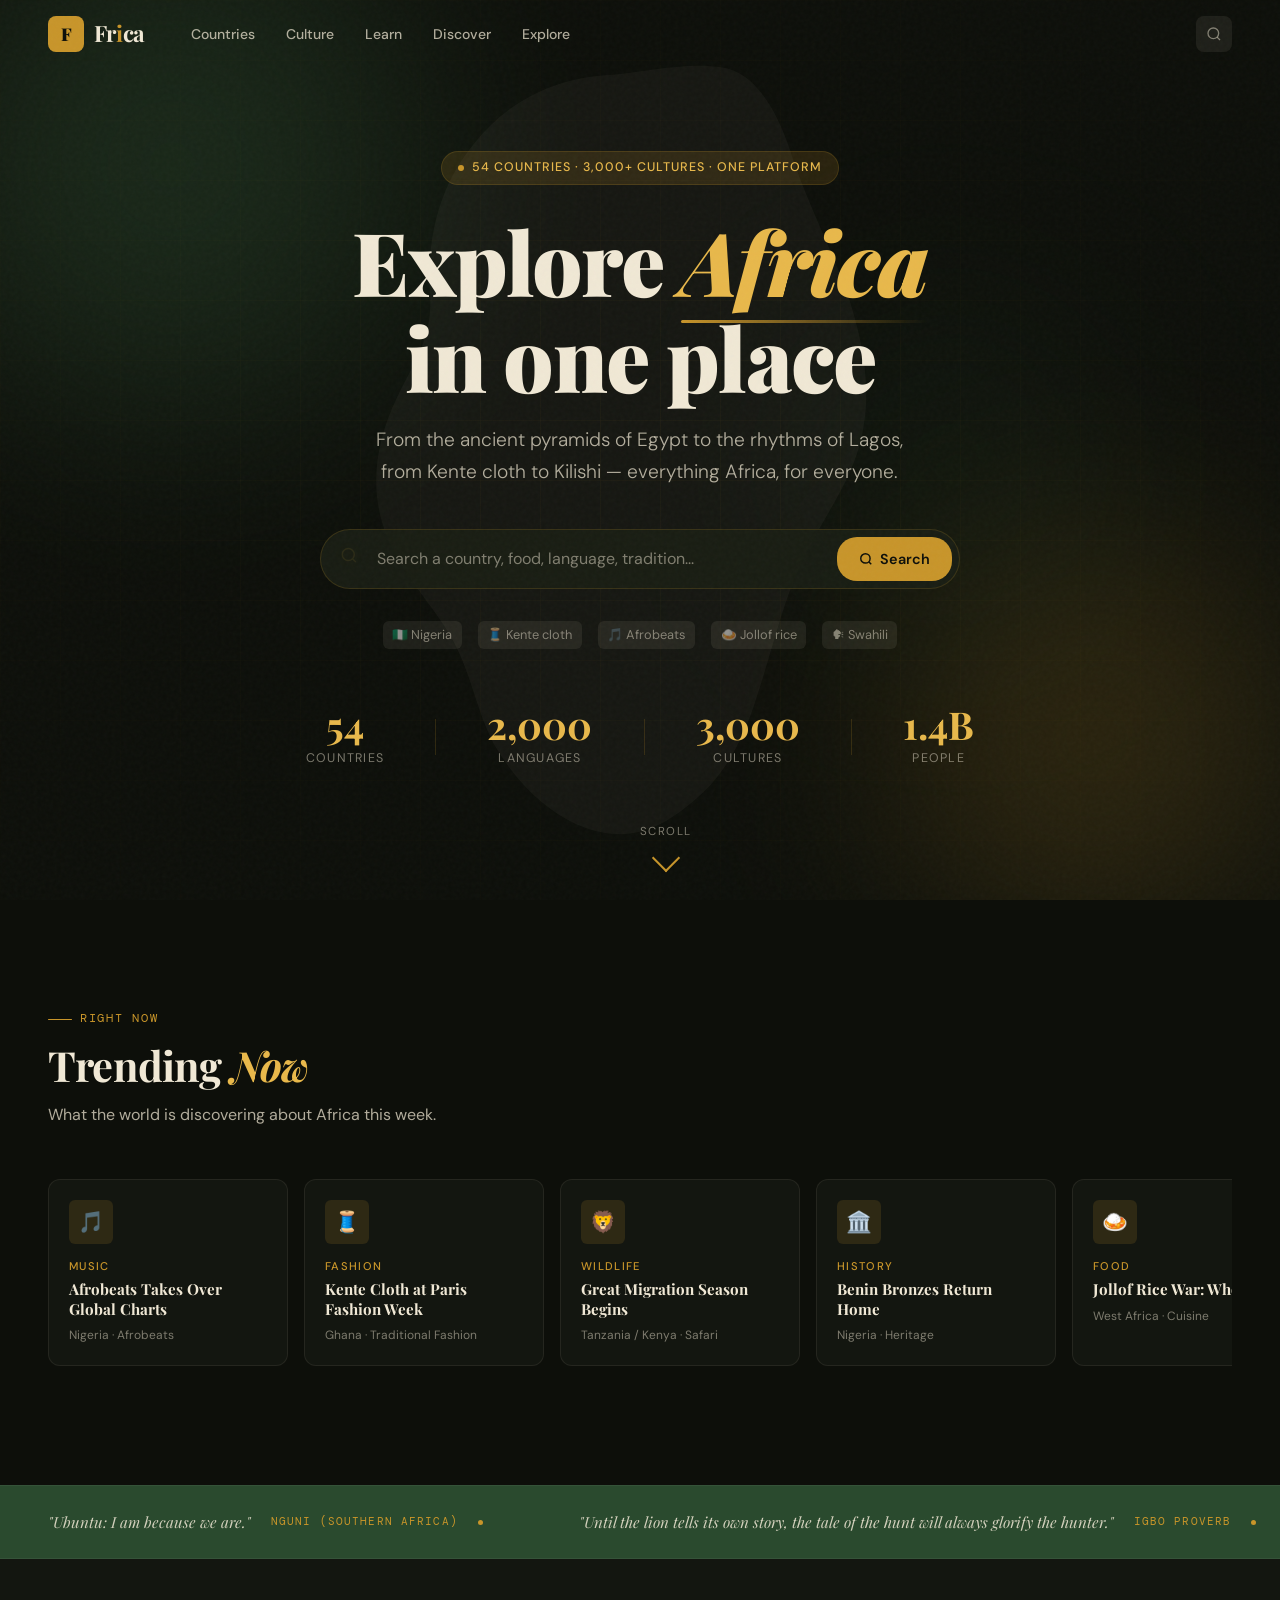
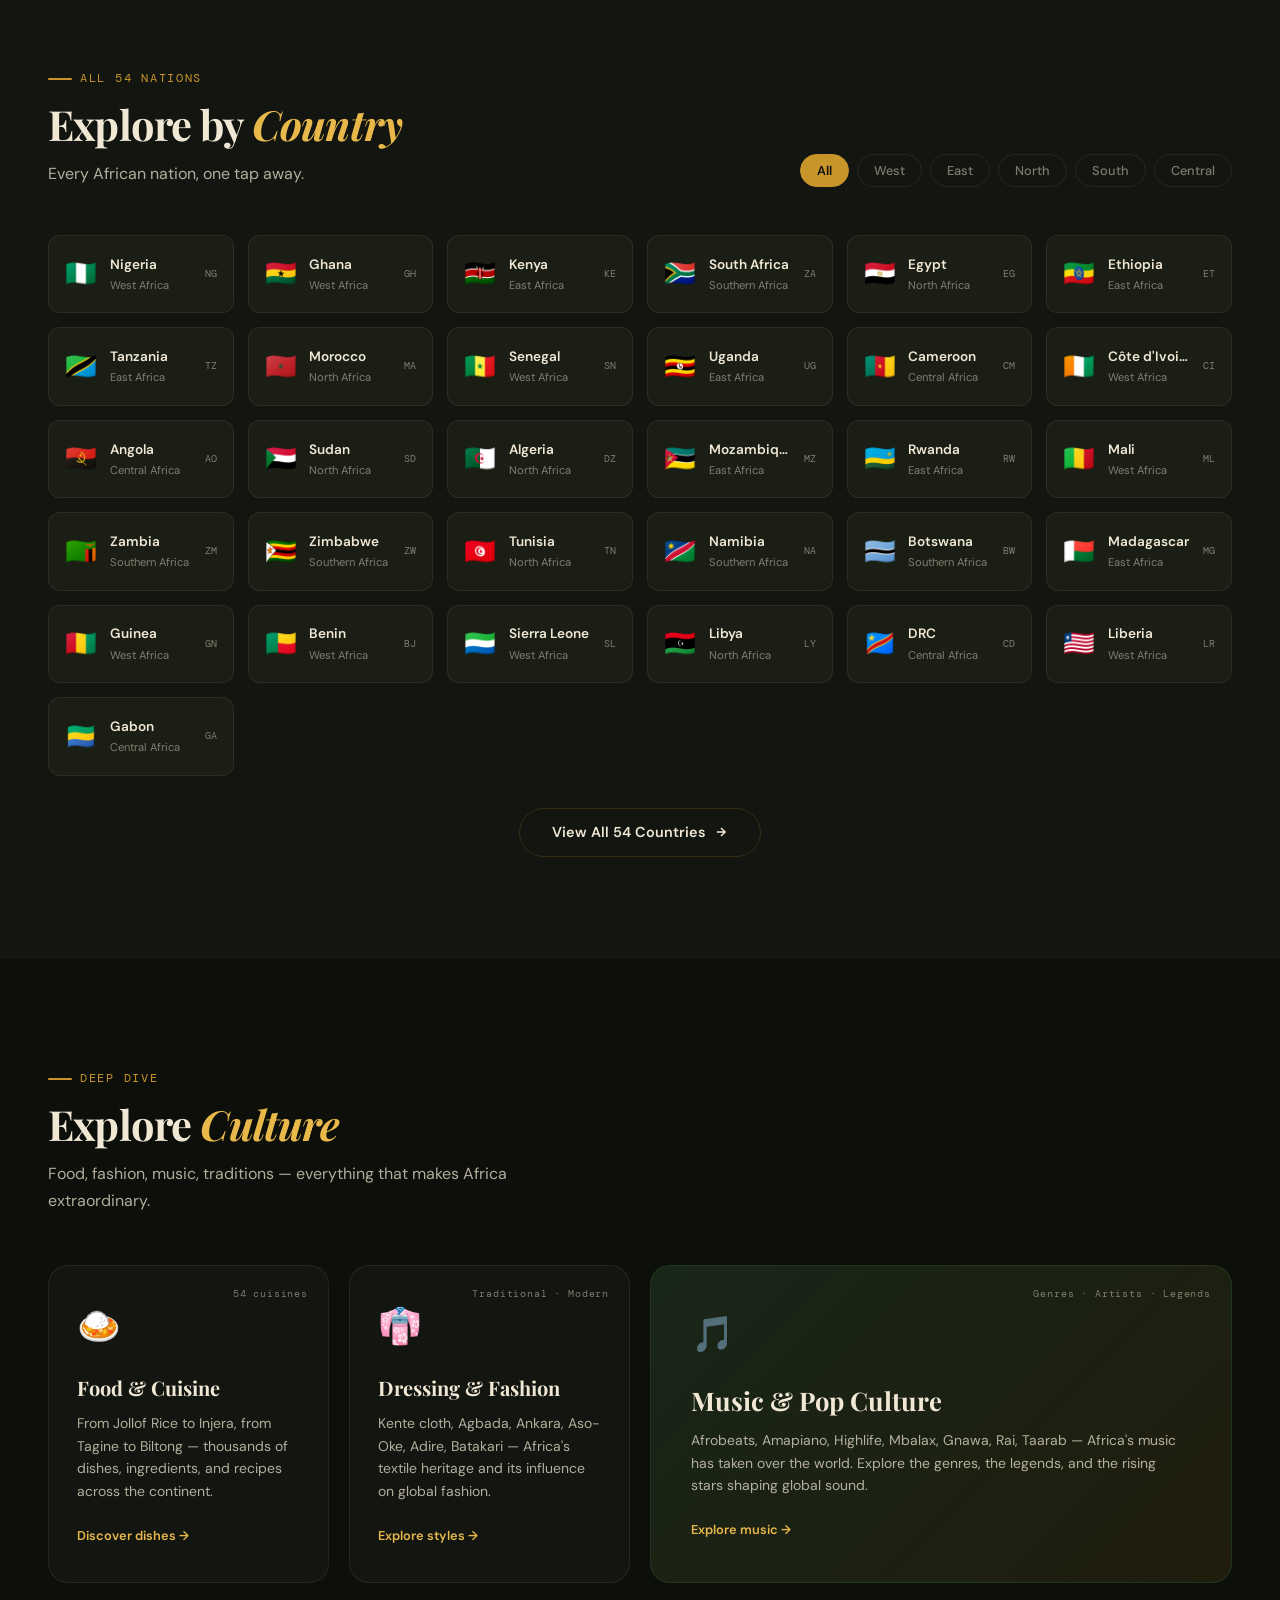
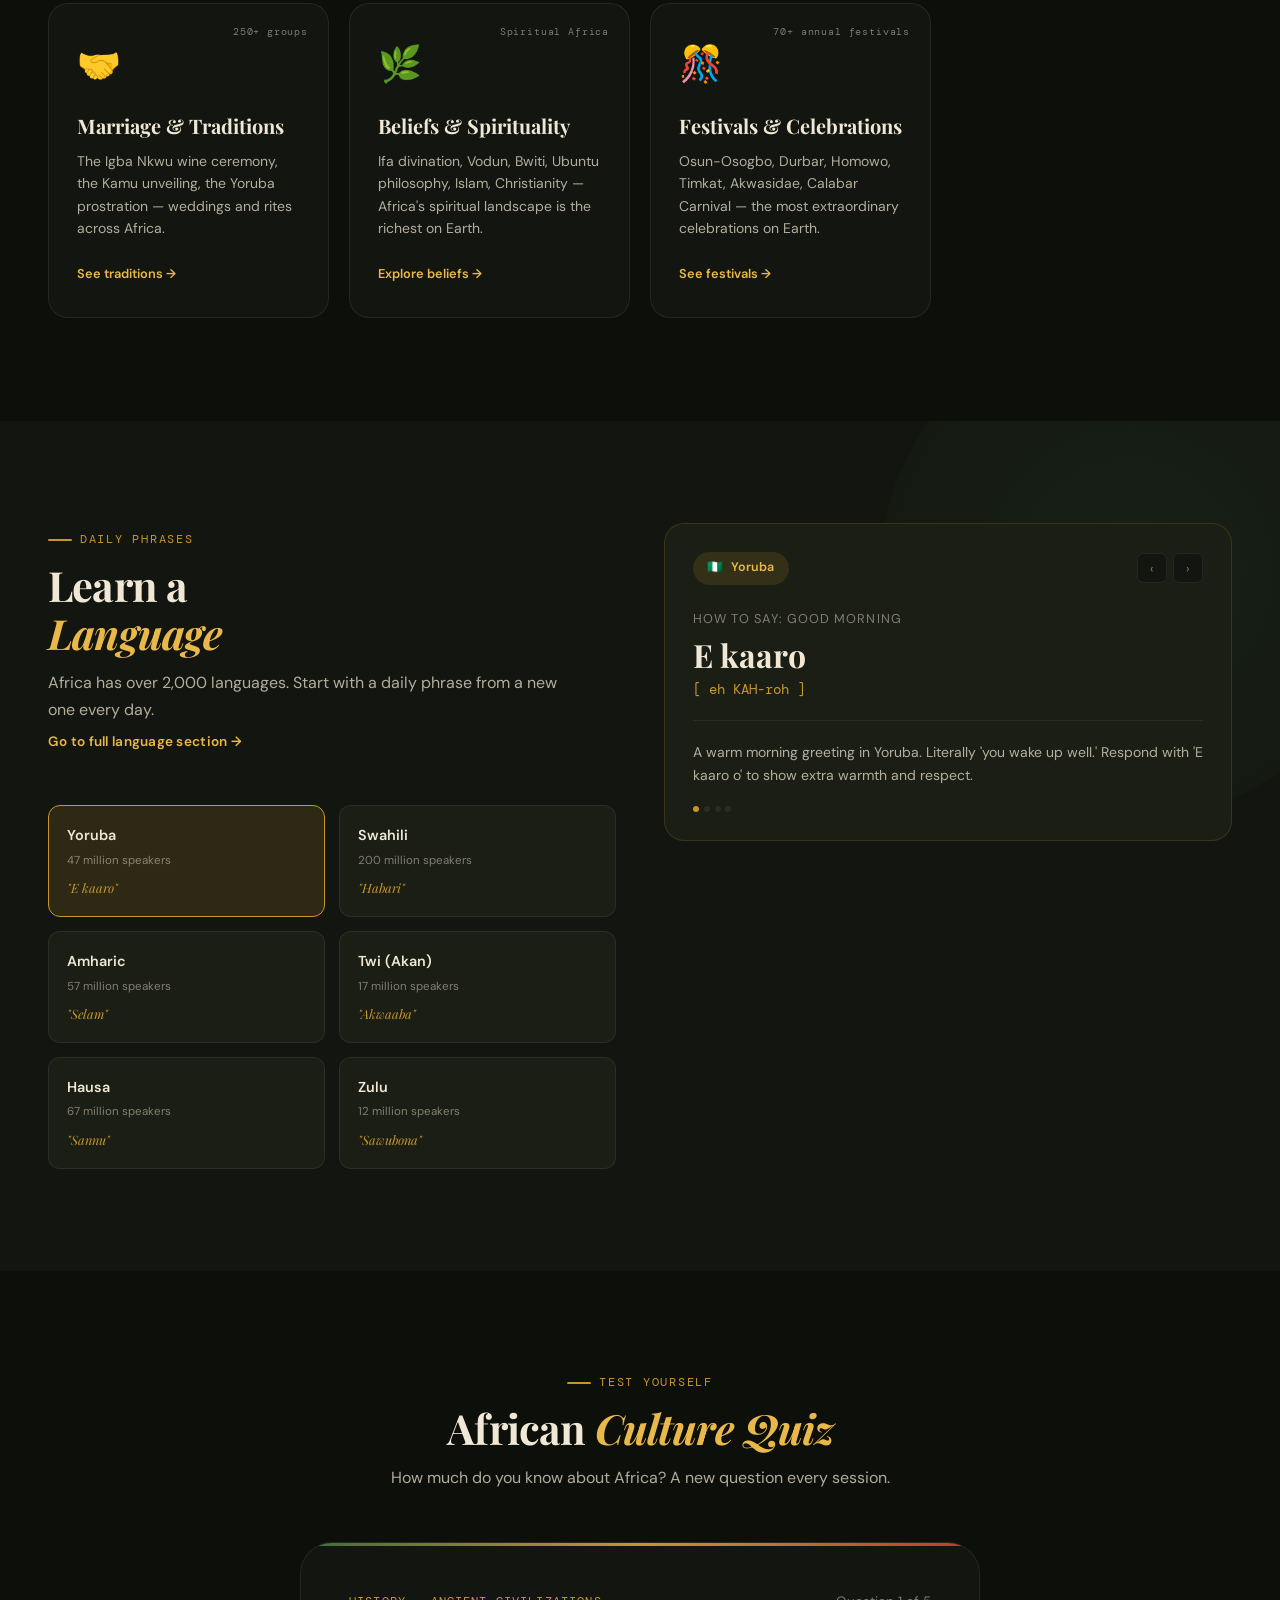
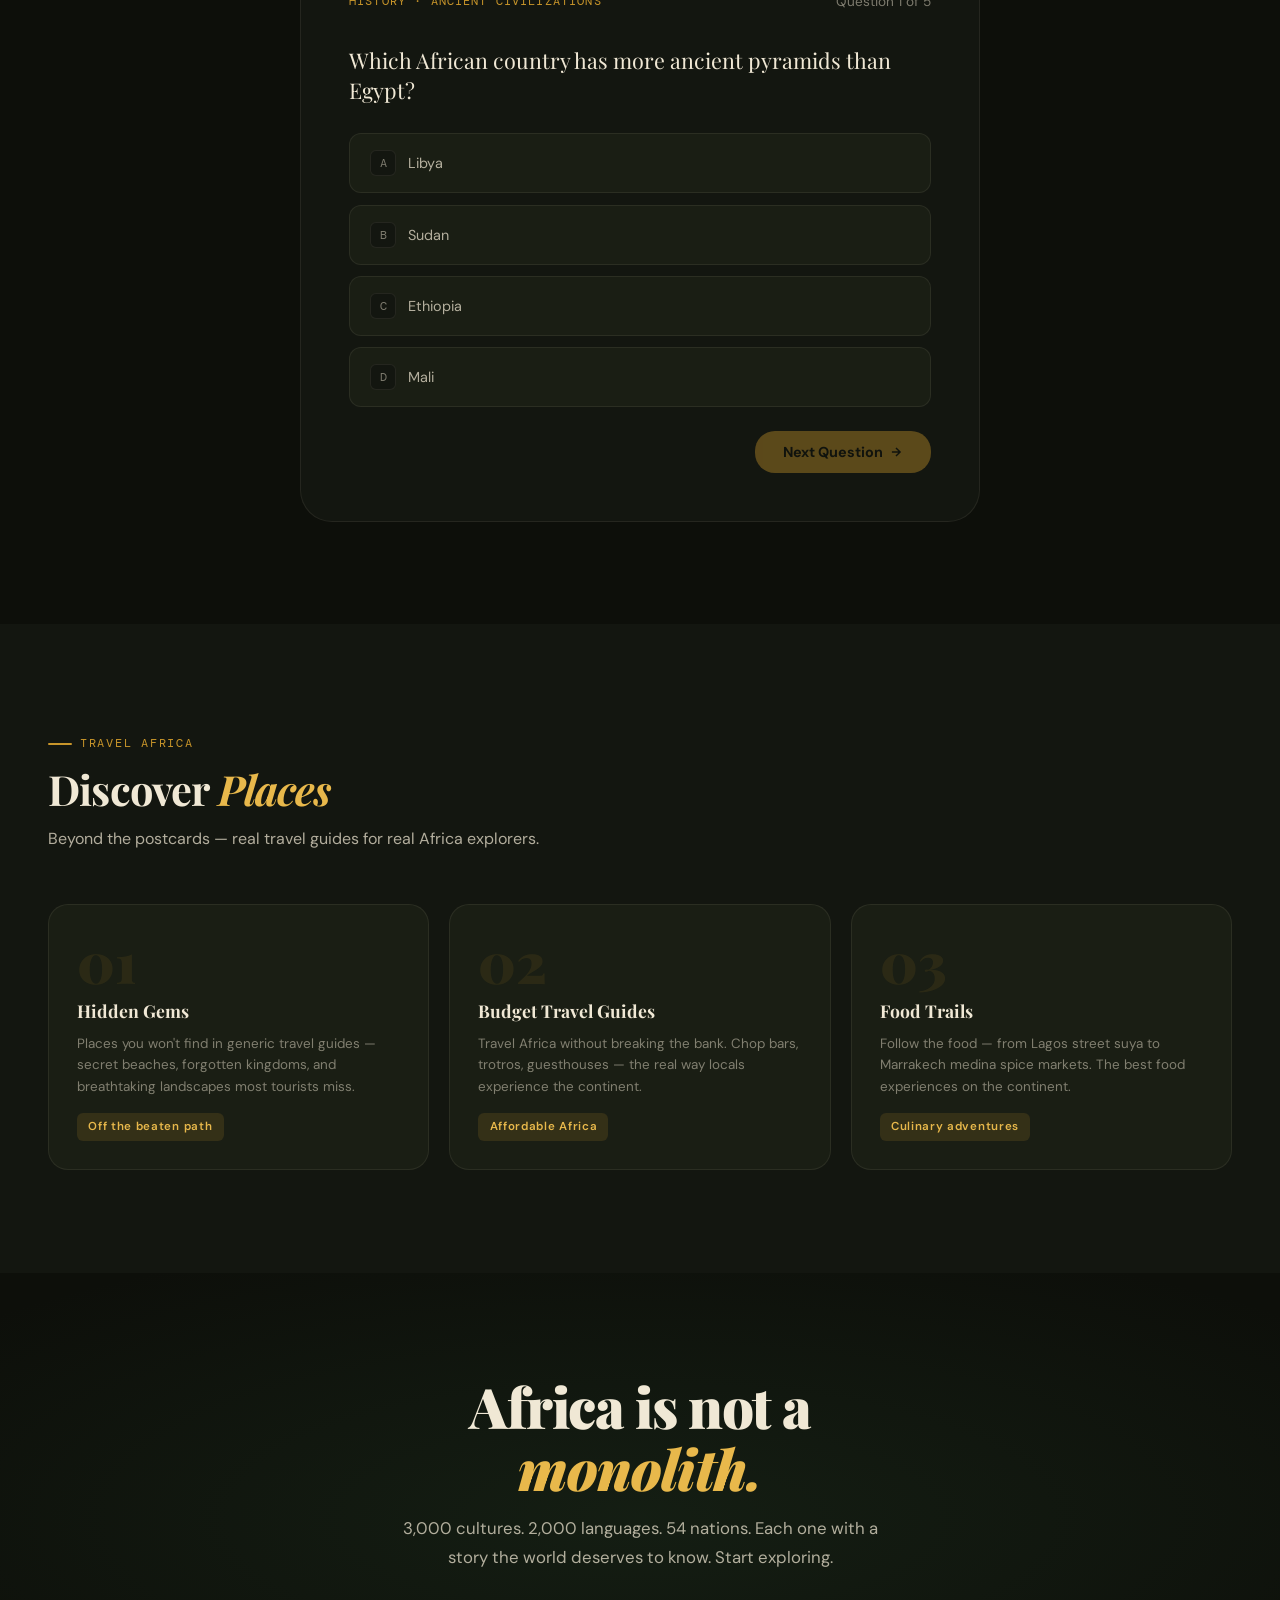
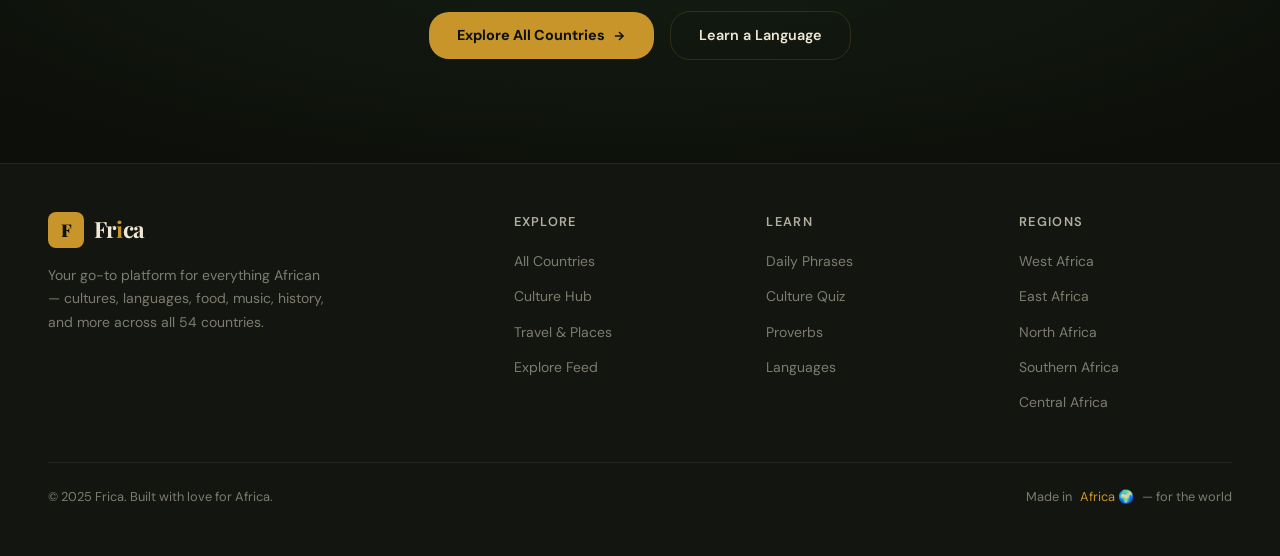
==== index.html @ 3b661be1 "Add files via upload" ====
<!DOCTYPE html>
<html lang="en">
<head>
  <meta charset="UTF-8" />
  <meta name="viewport" content="width=device-width, initial-scale=1.0" />
  <title>Frica — Explore Africa in One Place</title>
  <meta name="description" content="Frica is your gateway to everything African — cultures, languages, food, music, history, and more across all 54 countries." />

  <!-- Fonts -->
  <link rel="preconnect" href="https://fonts.googleapis.com" />
  <link rel="preconnect" href="https://fonts.gstatic.com" crossorigin />
  <link href="https://fonts.googleapis.com/css2?family=Playfair+Display:ital,wght@0,700;0,900;1,700&family=DM+Sans:wght@300;400;500;600&family=DM+Mono:wght@400;500&display=swap" rel="stylesheet" />

  <style>
    /* ============================================================
       CSS VARIABLES & RESET
    ============================================================ */
    :root {
      --bg:         #0d0f0a;
      --bg-card:    #131610;
      --bg-raise:   #1a1e14;
      --gold:       #c8952a;
      --gold-light: #e8b84b;
      --gold-dim:   rgba(200,149,42,0.15);
      --green:      #2a4a2e;
      --green-mid:  #3d6b43;
      --cream:      #f0e8d5;
      --cream-dim:  rgba(240,232,213,0.55);
      --text:       #e8e0cc;
      --text-muted: rgba(232,224,204,0.5);
      --text-soft:  rgba(232,224,204,0.75);
      --border:     rgba(200,149,42,0.18);
      --border-dim: rgba(232,224,204,0.08);
      --red-accent: #c0392b;
      --radius-sm:  6px;
      --radius-md:  12px;
      --radius-lg:  20px;
      --radius-xl:  32px;
      --nav-h:      68px;
      --transition: 0.3s cubic-bezier(0.4,0,0.2,1);
    }

    *, *::before, *::after { box-sizing: border-box; margin: 0; padding: 0; }

    html { scroll-behavior: smooth; }

    body {
      background: var(--bg);
      color: var(--text);
      font-family: 'DM Sans', sans-serif;
      font-weight: 400;
      line-height: 1.6;
      overflow-x: hidden;
      -webkit-font-smoothing: antialiased;
    }

    a { color: inherit; text-decoration: none; }
    button { cursor: pointer; border: none; background: none; font-family: inherit; }
    ul { list-style: none; }
    img { display: block; max-width: 100%; }

    /* ============================================================
       SCROLLBAR
    ============================================================ */
    ::-webkit-scrollbar { width: 6px; }
    ::-webkit-scrollbar-track { background: var(--bg); }
    ::-webkit-scrollbar-thumb { background: var(--gold); border-radius: 3px; }

    /* ============================================================
       NOISE TEXTURE OVERLAY
    ============================================================ */
    body::before {
      content: '';
      position: fixed;
      inset: 0;
      background-image: url("data:image/svg+xml,%3Csvg viewBox='0 0 256 256' xmlns='http://www.w3.org/2000/svg'%3E%3Cfilter id='noise'%3E%3CfeTurbulence type='fractalNoise' baseFrequency='0.9' numOctaves='4' stitchTiles='stitch'/%3E%3C/filter%3E%3Crect width='100%25' height='100%25' filter='url(%23noise)' opacity='1'/%3E%3C/svg%3E");
      opacity: 0.03;
      pointer-events: none;
      z-index: 9999;
    }

    /* ============================================================
       NAVIGATION
    ============================================================ */
    .nav {
      position: fixed;
      top: 0; left: 0; right: 0;
      height: var(--nav-h);
      z-index: 1000;
      display: flex;
      align-items: center;
      padding: 0 clamp(1.25rem, 4vw, 3rem);
      transition: background var(--transition), border-color var(--transition);
    }

    .nav.scrolled {
      background: rgba(13,15,10,0.92);
      backdrop-filter: blur(20px);
      -webkit-backdrop-filter: blur(20px);
      border-bottom: 1px solid var(--border);
    }

    .nav-inner {
      width: 100%;
      max-width: 1400px;
      margin: 0 auto;
      display: flex;
      align-items: center;
      gap: 2rem;
    }

    .logo {
      display: flex;
      align-items: center;
      gap: 0.6rem;
      flex-shrink: 0;
    }

    .logo-mark {
      width: 36px;
      height: 36px;
      background: var(--gold);
      border-radius: 8px;
      display: grid;
      place-items: center;
      font-family: 'Playfair Display', serif;
      font-weight: 900;
      font-size: 1.1rem;
      color: #0d0f0a;
      letter-spacing: -0.5px;
    }

    .logo-text {
      font-family: 'Playfair Display', serif;
      font-weight: 700;
      font-size: 1.4rem;
      color: var(--cream);
      letter-spacing: -0.3px;
    }

    .logo-text span {
      color: var(--gold);
    }

    /* Desktop Nav Links */
    .nav-links {
      display: flex;
      align-items: center;
      gap: 0.25rem;
      flex: 1;
    }

    .nav-links a {
      padding: 0.45rem 0.85rem;
      border-radius: var(--radius-sm);
      font-size: 0.875rem;
      font-weight: 500;
      color: var(--text-soft);
      transition: color var(--transition), background var(--transition);
    }

    .nav-links a:hover {
      color: var(--cream);
      background: var(--border-dim);
    }

    .nav-links a.active {
      color: var(--gold-light);
    }

    .nav-right {
      display: flex;
      align-items: center;
      gap: 0.75rem;
      margin-left: auto;
    }

    .nav-search-btn {
      width: 36px;
      height: 36px;
      border-radius: 8px;
      display: grid;
      place-items: center;
      color: var(--text-muted);
      background: var(--border-dim);
      transition: var(--transition);
    }

    .nav-search-btn:hover {
      color: var(--gold-light);
      background: var(--gold-dim);
    }

    /* Hamburger */
    .hamburger {
      display: none;
      flex-direction: column;
      gap: 5px;
      padding: 8px;
      border-radius: var(--radius-sm);
      cursor: pointer;
    }

    .hamburger span {
      display: block;
      width: 22px;
      height: 2px;
      background: var(--text-soft);
      border-radius: 2px;
      transition: var(--transition);
    }

    .hamburger.open span:nth-child(1) { transform: rotate(45deg) translate(5px, 5px); }
    .hamburger.open span:nth-child(2) { opacity: 0; transform: scaleX(0); }
    .hamburger.open span:nth-child(3) { transform: rotate(-45deg) translate(5px, -5px); }

    /* Mobile Menu */
    .mobile-menu {
      display: none;
      position: fixed;
      top: var(--nav-h);
      left: 0; right: 0;
      background: rgba(13,15,10,0.97);
      backdrop-filter: blur(24px);
      -webkit-backdrop-filter: blur(24px);
      border-bottom: 1px solid var(--border);
      z-index: 999;
      padding: 1.5rem clamp(1.25rem, 4vw, 3rem);
      flex-direction: column;
      gap: 0.5rem;
      animation: slideDown 0.25s ease;
    }

    .mobile-menu.open { display: flex; }

    .mobile-menu a {
      padding: 0.75rem 1rem;
      border-radius: var(--radius-sm);
      font-size: 1rem;
      font-weight: 500;
      color: var(--text-soft);
      transition: var(--transition);
      border-bottom: 1px solid var(--border-dim);
    }

    .mobile-menu a:last-child { border-bottom: none; }
    .mobile-menu a:hover { color: var(--cream); background: var(--border-dim); }

    @keyframes slideDown {
      from { opacity: 0; transform: translateY(-8px); }
      to   { opacity: 1; transform: translateY(0); }
    }

    /* ============================================================
       HERO SECTION
    ============================================================ */
    .hero {
      position: relative;
      min-height: 100svh;
      display: flex;
      flex-direction: column;
      align-items: center;
      justify-content: center;
      padding: calc(var(--nav-h) + 2rem) clamp(1.25rem, 4vw, 3rem) 5rem;
      overflow: hidden;
      text-align: center;
    }

    /* Animated background */
    .hero-bg {
      position: absolute;
      inset: 0;
      pointer-events: none;
    }

    .hero-orb {
      position: absolute;
      border-radius: 50%;
      filter: blur(90px);
      opacity: 0.35;
      animation: drift 12s ease-in-out infinite alternate;
    }

    .hero-orb-1 {
      width: 600px; height: 600px;
      background: radial-gradient(circle, var(--green-mid), transparent);
      top: -15%; left: -10%;
      animation-delay: 0s;
    }

    .hero-orb-2 {
      width: 500px; height: 500px;
      background: radial-gradient(circle, rgba(200,149,42,0.6), transparent);
      bottom: -10%; right: -5%;
      animation-delay: -4s;
    }

    .hero-orb-3 {
      width: 400px; height: 400px;
      background: radial-gradient(circle, rgba(42,74,46,0.5), transparent);
      top: 30%; right: 10%;
      animation-delay: -8s;
    }

    @keyframes drift {
      0%   { transform: translate(0, 0) scale(1); }
      100% { transform: translate(30px, -25px) scale(1.08); }
    }

    /* Grid lines */
    .hero-grid {
      position: absolute;
      inset: 0;
      background-image:
        linear-gradient(rgba(200,149,42,0.04) 1px, transparent 1px),
        linear-gradient(90deg, rgba(200,149,42,0.04) 1px, transparent 1px);
      background-size: 60px 60px;
      mask-image: radial-gradient(ellipse 80% 80% at 50% 50%, black, transparent);
    }

    /* Africa silhouette watermark */
    .hero-africa {
      position: absolute;
      inset: 0;
      display: flex;
      align-items: center;
      justify-content: center;
      pointer-events: none;
      opacity: 0.04;
    }

    .hero-africa svg {
      width: min(70vw, 600px);
      height: auto;
    }

    .hero-content {
      position: relative;
      z-index: 2;
      max-width: 860px;
    }

    .hero-badge {
      display: inline-flex;
      align-items: center;
      gap: 0.5rem;
      padding: 0.4rem 1rem;
      background: var(--gold-dim);
      border: 1px solid var(--border);
      border-radius: 999px;
      font-size: 0.78rem;
      font-weight: 500;
      color: var(--gold-light);
      letter-spacing: 0.08em;
      text-transform: uppercase;
      margin-bottom: 1.75rem;
      animation: fadeUp 0.7s ease both;
    }

    .hero-badge-dot {
      width: 6px; height: 6px;
      background: var(--gold);
      border-radius: 50%;
      animation: pulse 2s ease infinite;
    }

    @keyframes pulse {
      0%, 100% { opacity: 1; transform: scale(1); }
      50%       { opacity: 0.5; transform: scale(0.75); }
    }

    .hero-title {
      font-family: 'Playfair Display', serif;
      font-weight: 900;
      font-size: clamp(2.6rem, 7vw, 5.5rem);
      line-height: 1.08;
      letter-spacing: -0.02em;
      color: var(--cream);
      margin-bottom: 1.25rem;
      animation: fadeUp 0.7s 0.1s ease both;
    }

    .hero-title em {
      font-style: italic;
      color: var(--gold-light);
      position: relative;
    }

    .hero-title em::after {
      content: '';
      position: absolute;
      bottom: -4px;
      left: 0; right: 0;
      height: 3px;
      background: linear-gradient(90deg, var(--gold), transparent);
      border-radius: 2px;
    }

    .hero-subtitle {
      font-size: clamp(1rem, 2.5vw, 1.2rem);
      color: var(--text-soft);
      font-weight: 300;
      max-width: 560px;
      margin: 0 auto 2.5rem;
      line-height: 1.7;
      animation: fadeUp 0.7s 0.2s ease both;
    }

    /* Search Bar */
    .hero-search {
      position: relative;
      max-width: 640px;
      margin: 0 auto 2rem;
      animation: fadeUp 0.7s 0.3s ease both;
    }

    .hero-search-icon {
      position: absolute;
      left: 1.25rem;
      top: 50%;
      transform: translateY(-50%);
      color: var(--gold);
      pointer-events: none;
    }

    .hero-search-input {
      width: 100%;
      height: 60px;
      background: rgba(26,30,20,0.9);
      border: 1.5px solid var(--border);
      border-radius: var(--radius-xl);
      padding: 0 130px 0 3.5rem;
      font-family: 'DM Sans', sans-serif;
      font-size: 1rem;
      color: var(--cream);
      transition: border-color var(--transition), box-shadow var(--transition);
      backdrop-filter: blur(12px);
    }

    .hero-search-input::placeholder { color: var(--text-muted); }

    .hero-search-input:focus {
      outline: none;
      border-color: var(--gold);
      box-shadow: 0 0 0 4px rgba(200,149,42,0.12);
    }

    .hero-search-btn {
      position: absolute;
      right: 8px;
      top: 50%;
      transform: translateY(-50%);
      height: 44px;
      padding: 0 1.4rem;
      background: var(--gold);
      color: #0d0f0a;
      font-family: 'DM Sans', sans-serif;
      font-size: 0.9rem;
      font-weight: 600;
      border-radius: var(--radius-lg);
      display: flex;
      align-items: center;
      gap: 0.4rem;
      transition: background var(--transition), transform var(--transition);
    }

    .hero-search-btn:hover {
      background: var(--gold-light);
      transform: translateY(-50%) scale(1.02);
    }

    .hero-search-hint {
      display: flex;
      align-items: center;
      justify-content: center;
      gap: 1rem;
      flex-wrap: wrap;
      font-size: 0.8rem;
      color: var(--text-muted);
      animation: fadeUp 0.7s 0.4s ease both;
    }

    .hero-search-hint span {
      display: flex;
      align-items: center;
      gap: 0.3rem;
      cursor: pointer;
      transition: color var(--transition);
      padding: 0.25rem 0.6rem;
      border-radius: var(--radius-sm);
      background: var(--border-dim);
    }

    .hero-search-hint span:hover { color: var(--gold-light); }

    /* Hero Stats */
    .hero-stats {
      display: flex;
      align-items: center;
      justify-content: center;
      gap: clamp(1.5rem, 4vw, 3.5rem);
      margin-top: 3.5rem;
      flex-wrap: wrap;
      animation: fadeUp 0.7s 0.5s ease both;
    }

    .hero-stat {
      text-align: center;
    }

    .hero-stat-num {
      font-family: 'Playfair Display', serif;
      font-weight: 700;
      font-size: clamp(1.6rem, 3.5vw, 2.4rem);
      color: var(--gold-light);
      line-height: 1;
    }

    .hero-stat-label {
      font-size: 0.78rem;
      color: var(--text-muted);
      text-transform: uppercase;
      letter-spacing: 0.1em;
      margin-top: 0.35rem;
    }

    .hero-stat-divider {
      width: 1px;
      height: 36px;
      background: var(--border);
    }

    @keyframes fadeUp {
      from { opacity: 0; transform: translateY(24px); }
      to   { opacity: 1; transform: translateY(0); }
    }

    /* Scroll indicator */
    .scroll-hint {
      position: absolute;
      bottom: 2rem;
      left: 50%;
      transform: translateX(-50%);
      display: flex;
      flex-direction: column;
      align-items: center;
      gap: 0.4rem;
      color: var(--text-muted);
      font-size: 0.72rem;
      letter-spacing: 0.12em;
      text-transform: uppercase;
      animation: fadeUp 1s 0.8s ease both;
    }

    .scroll-arrow {
      width: 20px; height: 20px;
      border-right: 2px solid var(--gold);
      border-bottom: 2px solid var(--gold);
      transform: rotate(45deg);
      animation: bounce 1.5s ease infinite;
    }

    @keyframes bounce {
      0%, 100% { transform: rotate(45deg) translateY(0); }
      50%       { transform: rotate(45deg) translateY(5px); }
    }

    /* ============================================================
       SECTION SHARED STYLES
    ============================================================ */
    section {
      padding: clamp(4rem, 8vw, 7rem) clamp(1.25rem, 4vw, 3rem);
    }

    .section-inner {
      max-width: 1400px;
      margin: 0 auto;
    }

    .section-header {
      margin-bottom: clamp(2rem, 4vw, 3.5rem);
    }

    .section-label {
      display: inline-flex;
      align-items: center;
      gap: 0.5rem;
      font-family: 'DM Mono', monospace;
      font-size: 0.72rem;
      letter-spacing: 0.15em;
      text-transform: uppercase;
      color: var(--gold);
      margin-bottom: 0.75rem;
    }

    .section-label::before {
      content: '';
      display: block;
      width: 24px; height: 1.5px;
      background: var(--gold);
      border-radius: 1px;
    }

    .section-title {
      font-family: 'Playfair Display', serif;
      font-weight: 700;
      font-size: clamp(1.75rem, 4vw, 2.6rem);
      color: var(--cream);
      line-height: 1.15;
      letter-spacing: -0.02em;
    }

    .section-title em {
      font-style: italic;
      color: var(--gold-light);
    }

    .section-desc {
      margin-top: 0.75rem;
      font-size: 1rem;
      color: var(--text-soft);
      max-width: 520px;
      line-height: 1.7;
    }

    .section-link {
      display: inline-flex;
      align-items: center;
      gap: 0.4rem;
      font-size: 0.85rem;
      font-weight: 600;
      color: var(--gold-light);
      letter-spacing: 0.02em;
      transition: gap var(--transition);
      margin-top: 0.5rem;
    }

    .section-link:hover { gap: 0.7rem; }

    /* ============================================================
       TRENDING SECTION
    ============================================================ */
    .trending { background: var(--bg); }

    .trending-scroll {
      display: flex;
      gap: 1rem;
      overflow-x: auto;
      padding-bottom: 1rem;
      scrollbar-width: none;
      -ms-overflow-style: none;
    }

    .trending-scroll::-webkit-scrollbar { display: none; }

    .trend-card {
      flex: 0 0 auto;
      width: clamp(180px, 28vw, 240px);
      background: var(--bg-card);
      border: 1px solid var(--border-dim);
      border-radius: var(--radius-md);
      padding: 1.25rem;
      cursor: pointer;
      transition: border-color var(--transition), transform var(--transition), box-shadow var(--transition);
      position: relative;
      overflow: hidden;
    }

    .trend-card::before {
      content: '';
      position: absolute;
      top: 0; left: 0; right: 0;
      height: 2px;
      background: linear-gradient(90deg, var(--gold), transparent);
      opacity: 0;
      transition: opacity var(--transition);
    }

    .trend-card:hover {
      border-color: var(--border);
      transform: translateY(-3px);
      box-shadow: 0 16px 40px rgba(0,0,0,0.4);
    }

    .trend-card:hover::before { opacity: 1; }

    .trend-icon {
      width: 44px; height: 44px;
      background: var(--gold-dim);
      border-radius: var(--radius-sm);
      display: grid;
      place-items: center;
      font-size: 1.3rem;
      margin-bottom: 0.85rem;
    }

    .trend-category {
      font-size: 0.7rem;
      font-weight: 500;
      letter-spacing: 0.12em;
      text-transform: uppercase;
      color: var(--gold);
      margin-bottom: 0.3rem;
    }

    .trend-title {
      font-family: 'Playfair Display', serif;
      font-weight: 700;
      font-size: 0.95rem;
      color: var(--cream);
      line-height: 1.3;
      margin-bottom: 0.4rem;
    }

    .trend-meta {
      font-size: 0.75rem;
      color: var(--text-muted);
    }

    /* ============================================================
       EXPLORE BY COUNTRY
    ============================================================ */
    .countries { background: var(--bg-card); }

    .countries-header {
      display: flex;
      align-items: flex-end;
      justify-content: space-between;
      gap: 1.5rem;
      flex-wrap: wrap;
      margin-bottom: clamp(2rem, 4vw, 3rem);
    }

    /* Region Filters */
    .region-filters {
      display: flex;
      gap: 0.5rem;
      flex-wrap: wrap;
    }

    .region-btn {
      padding: 0.45rem 1rem;
      border-radius: var(--radius-xl);
      font-size: 0.8rem;
      font-weight: 500;
      color: var(--text-muted);
      border: 1px solid var(--border-dim);
      background: transparent;
      transition: var(--transition);
    }

    .region-btn:hover {
      color: var(--cream);
      border-color: var(--border);
      background: var(--bg-raise);
    }

    .region-btn.active {
      background: var(--gold);
      color: #0d0f0a;
      border-color: var(--gold);
      font-weight: 600;
    }

    /* Country Grid */
    .country-grid {
      display: grid;
      grid-template-columns: repeat(auto-fill, minmax(min(160px, 100%), 1fr));
      gap: 0.875rem;
    }

    .country-card {
      background: var(--bg-raise);
      border: 1px solid var(--border-dim);
      border-radius: var(--radius-md);
      padding: 1.1rem 1rem;
      cursor: pointer;
      display: flex;
      align-items: center;
      gap: 0.8rem;
      transition: border-color var(--transition), background var(--transition), transform var(--transition);
      text-decoration: none;
    }

    .country-card:hover {
      border-color: var(--border);
      background: rgba(200,149,42,0.06);
      transform: translateY(-2px);
    }

    .country-flag {
      font-size: 1.6rem;
      line-height: 1;
      flex-shrink: 0;
    }

    .country-info { min-width: 0; }

    .country-name {
      font-size: 0.85rem;
      font-weight: 600;
      color: var(--cream);
      white-space: nowrap;
      overflow: hidden;
      text-overflow: ellipsis;
    }

    .country-region {
      font-size: 0.7rem;
      color: var(--text-muted);
      margin-top: 0.1rem;
    }

    .country-code {
      margin-left: auto;
      font-family: 'DM Mono', monospace;
      font-size: 0.65rem;
      color: var(--text-muted);
      flex-shrink: 0;
    }

    /* Show More */
    .countries-footer {
      margin-top: 2rem;
      display: flex;
      justify-content: center;
    }

    .btn-outline {
      padding: 0.75rem 2rem;
      border-radius: var(--radius-xl);
      border: 1.5px solid var(--border);
      font-size: 0.9rem;
      font-weight: 600;
      color: var(--cream);
      background: transparent;
      transition: var(--transition);
      display: inline-flex;
      align-items: center;
      gap: 0.5rem;
    }

    .btn-outline:hover {
      border-color: var(--gold);
      color: var(--gold-light);
      background: var(--gold-dim);
    }

    /* ============================================================
       EXPLORE CULTURE
    ============================================================ */
    .culture { background: var(--bg); }

    .culture-grid {
      display: grid;
      grid-template-columns: repeat(auto-fill, minmax(min(280px, 100%), 1fr));
      gap: 1.25rem;
    }

    .culture-card {
      position: relative;
      background: var(--bg-card);
      border: 1px solid var(--border-dim);
      border-radius: var(--radius-lg);
      padding: 2rem 1.75rem;
      cursor: pointer;
      overflow: hidden;
      text-decoration: none;
      display: block;
      transition: border-color var(--transition), transform var(--transition), box-shadow var(--transition);
    }

    .culture-card::after {
      content: '';
      position: absolute;
      inset: 0;
      background: var(--card-gradient, linear-gradient(135deg, rgba(200,149,42,0.08), transparent));
      opacity: 0;
      transition: opacity var(--transition);
    }

    .culture-card:hover {
      border-color: var(--border);
      transform: translateY(-4px);
      box-shadow: 0 20px 50px rgba(0,0,0,0.5);
    }

    .culture-card:hover::after { opacity: 1; }

    .culture-card-icon {
      font-size: 2.2rem;
      margin-bottom: 1.1rem;
      display: block;
    }

    .culture-card-title {
      font-family: 'Playfair Display', serif;
      font-weight: 700;
      font-size: 1.25rem;
      color: var(--cream);
      margin-bottom: 0.5rem;
    }

    .culture-card-desc {
      font-size: 0.875rem;
      color: var(--text-soft);
      line-height: 1.6;
      margin-bottom: 1.25rem;
    }

    .culture-card-link {
      display: inline-flex;
      align-items: center;
      gap: 0.4rem;
      font-size: 0.8rem;
      font-weight: 600;
      color: var(--gold-light);
      transition: gap var(--transition);
    }

    .culture-card:hover .culture-card-link { gap: 0.7rem; }

    .culture-card-tag {
      position: absolute;
      top: 1.25rem; right: 1.25rem;
      font-family: 'DM Mono', monospace;
      font-size: 0.65rem;
      color: var(--text-muted);
      letter-spacing: 0.08em;
    }

    /* Featured culture card */
    .culture-card.featured {
      grid-column: span 2;
      padding: 2.5rem;
      background: linear-gradient(135deg, rgba(42,74,46,0.4), rgba(200,149,42,0.1));
      border-color: rgba(42,74,46,0.5);
    }

    .culture-card.featured .culture-card-title { font-size: 1.6rem; }

    /* ============================================================
       LEARN A LANGUAGE
    ============================================================ */
    .learn {
      background: var(--bg-card);
      overflow: hidden;
      position: relative;
    }

    .learn::before {
      content: '';
      position: absolute;
      top: -100px; right: -100px;
      width: 500px; height: 500px;
      background: radial-gradient(circle, rgba(42,74,46,0.2), transparent);
      border-radius: 50%;
      pointer-events: none;
    }

    .learn-layout {
      display: grid;
      grid-template-columns: 1fr 1fr;
      gap: 3rem;
      align-items: start;
    }

    .phrase-card {
      background: var(--bg-raise);
      border: 1px solid var(--border);
      border-radius: var(--radius-lg);
      padding: 1.75rem;
      position: relative;
    }

    .phrase-card-header {
      display: flex;
      align-items: center;
      justify-content: space-between;
      margin-bottom: 1.5rem;
    }

    .phrase-lang-badge {
      display: flex;
      align-items: center;
      gap: 0.5rem;
      padding: 0.4rem 0.9rem;
      background: var(--gold-dim);
      border-radius: var(--radius-xl);
      font-size: 0.78rem;
      font-weight: 600;
      color: var(--gold-light);
    }

    .phrase-nav {
      display: flex;
      gap: 0.35rem;
    }

    .phrase-nav-btn {
      width: 30px; height: 30px;
      border-radius: 6px;
      background: var(--bg-card);
      color: var(--text-muted);
      font-size: 0.8rem;
      display: grid;
      place-items: center;
      border: 1px solid var(--border-dim);
      transition: var(--transition);
    }

    .phrase-nav-btn:hover {
      color: var(--cream);
      border-color: var(--border);
      background: var(--gold-dim);
    }

    .phrase-english {
      font-size: 0.8rem;
      color: var(--text-muted);
      text-transform: uppercase;
      letter-spacing: 0.08em;
      margin-bottom: 0.4rem;
    }

    .phrase-native {
      font-family: 'Playfair Display', serif;
      font-weight: 700;
      font-size: clamp(1.4rem, 3vw, 2rem);
      color: var(--cream);
      margin-bottom: 0.3rem;
      line-height: 1.2;
    }

    .phrase-pronunciation {
      font-family: 'DM Mono', monospace;
      font-size: 0.85rem;
      color: var(--gold);
      margin-bottom: 1.25rem;
    }

    .phrase-meaning {
      font-size: 0.875rem;
      color: var(--text-soft);
      line-height: 1.6;
      padding-top: 1.25rem;
      border-top: 1px solid var(--border-dim);
    }

    .phrase-progress {
      display: flex;
      gap: 0.3rem;
      margin-top: 1.25rem;
    }

    .phrase-dot {
      width: 6px; height: 6px;
      border-radius: 50%;
      background: var(--border-dim);
      transition: background var(--transition);
    }

    .phrase-dot.active { background: var(--gold); }

    /* Language grid */
    .lang-grid {
      display: grid;
      grid-template-columns: 1fr 1fr;
      gap: 0.875rem;
    }

    .lang-item {
      background: var(--bg-raise);
      border: 1px solid var(--border-dim);
      border-radius: var(--radius-md);
      padding: 1.1rem;
      cursor: pointer;
      transition: var(--transition);
      display: flex;
      flex-direction: column;
      gap: 0.3rem;
    }

    .lang-item:hover {
      border-color: var(--border);
      background: var(--gold-dim);
    }

    .lang-item.selected {
      border-color: var(--gold);
      background: var(--gold-dim);
    }

    .lang-name {
      font-weight: 600;
      font-size: 0.9rem;
      color: var(--cream);
    }

    .lang-speakers {
      font-size: 0.72rem;
      color: var(--text-muted);
    }

    .lang-sample {
      font-family: 'Playfair Display', serif;
      font-style: italic;
      font-size: 0.8rem;
      color: var(--gold);
      margin-top: 0.2rem;
    }

    /* ============================================================
       MINI QUIZ
    ============================================================ */
    .quiz { background: var(--bg); }

    .quiz-card {
      max-width: 680px;
      margin: 0 auto;
      background: var(--bg-card);
      border: 1px solid var(--border-dim);
      border-radius: var(--radius-xl);
      padding: clamp(1.75rem, 4vw, 3rem);
      position: relative;
      overflow: hidden;
    }

    .quiz-card::before {
      content: '';
      position: absolute;
      top: 0; left: 0; right: 0;
      height: 3px;
      background: linear-gradient(90deg, var(--green-mid), var(--gold), var(--red-accent));
    }

    .quiz-header {
      display: flex;
      align-items: center;
      justify-content: space-between;
      margin-bottom: 2rem;
    }

    .quiz-tag {
      font-family: 'DM Mono', monospace;
      font-size: 0.72rem;
      color: var(--gold);
      letter-spacing: 0.1em;
      text-transform: uppercase;
    }

    .quiz-score {
      font-size: 0.85rem;
      color: var(--text-muted);
    }

    .quiz-question {
      font-family: 'Playfair Display', serif;
      font-size: clamp(1.1rem, 2.5vw, 1.35rem);
      color: var(--cream);
      margin-bottom: 1.75rem;
      line-height: 1.4;
    }

    .quiz-options {
      display: grid;
      gap: 0.7rem;
      margin-bottom: 1.5rem;
    }

    .quiz-option {
      padding: 1rem 1.25rem;
      background: var(--bg-raise);
      border: 1.5px solid var(--border-dim);
      border-radius: var(--radius-md);
      font-size: 0.9rem;
      color: var(--text-soft);
      text-align: left;
      transition: var(--transition);
      cursor: pointer;
      display: flex;
      align-items: center;
      gap: 0.75rem;
    }

    .quiz-option:hover:not(:disabled) {
      border-color: var(--border);
      color: var(--cream);
      background: var(--bg-card);
    }

    .quiz-option.correct {
      border-color: #3a8a4a;
      background: rgba(58,138,74,0.12);
      color: #7ddb8d;
    }

    .quiz-option.wrong {
      border-color: var(--red-accent);
      background: rgba(192,57,43,0.12);
      color: #e07070;
    }

    .quiz-option-letter {
      width: 26px; height: 26px;
      border-radius: 6px;
      background: var(--bg-card);
      border: 1px solid var(--border-dim);
      display: grid;
      place-items: center;
      font-family: 'DM Mono', monospace;
      font-size: 0.75rem;
      color: var(--text-muted);
      flex-shrink: 0;
      transition: var(--transition);
    }

    .quiz-option.correct .quiz-option-letter { background: rgba(58,138,74,0.2); border-color: #3a8a4a; color: #7ddb8d; }
    .quiz-option.wrong .quiz-option-letter   { background: rgba(192,57,43,0.2); border-color: var(--red-accent); color: #e07070; }

    .quiz-feedback {
      padding: 1rem 1.25rem;
      border-radius: var(--radius-md);
      font-size: 0.875rem;
      line-height: 1.6;
      display: none;
    }

    .quiz-feedback.show { display: block; }

    .quiz-feedback.correct-fb {
      background: rgba(58,138,74,0.1);
      border: 1px solid rgba(58,138,74,0.3);
      color: #7ddb8d;
    }

    .quiz-feedback.wrong-fb {
      background: rgba(192,57,43,0.1);
      border: 1px solid rgba(192,57,43,0.3);
      color: #e07070;
    }

    .quiz-actions {
      display: flex;
      justify-content: flex-end;
      gap: 0.75rem;
      margin-top: 1.5rem;
    }

    .btn-primary {
      padding: 0.75rem 1.75rem;
      background: var(--gold);
      color: #0d0f0a;
      border-radius: var(--radius-lg);
      font-size: 0.9rem;
      font-weight: 700;
      transition: background var(--transition), transform var(--transition);
      display: inline-flex;
      align-items: center;
      gap: 0.4rem;
    }

    .btn-primary:hover {
      background: var(--gold-light);
      transform: scale(1.02);
    }

    .btn-primary:disabled {
      opacity: 0.4;
      cursor: not-allowed;
      transform: none;
    }

    /* ============================================================
       DISCOVER SECTION
    ============================================================ */
    .discover { background: var(--bg-card); }

    .discover-grid {
      display: grid;
      grid-template-columns: repeat(3, 1fr);
      gap: 1.25rem;
    }

    .discover-card {
      background: var(--bg-raise);
      border: 1px solid var(--border-dim);
      border-radius: var(--radius-lg);
      padding: 1.75rem;
      cursor: pointer;
      text-decoration: none;
      display: block;
      position: relative;
      overflow: hidden;
      transition: border-color var(--transition), transform var(--transition), box-shadow var(--transition);
    }

    .discover-card:hover {
      border-color: var(--border);
      transform: translateY(-3px);
      box-shadow: 0 16px 40px rgba(0,0,0,0.35);
    }

    .discover-number {
      font-family: 'Playfair Display', serif;
      font-size: 3.5rem;
      font-weight: 900;
      color: rgba(200,149,42,0.1);
      line-height: 1;
      margin-bottom: 0.5rem;
      transition: color var(--transition);
    }

    .discover-card:hover .discover-number { color: rgba(200,149,42,0.2); }

    .discover-title {
      font-family: 'Playfair Display', serif;
      font-weight: 700;
      font-size: 1.1rem;
      color: var(--cream);
      margin-bottom: 0.5rem;
    }

    .discover-desc {
      font-size: 0.84rem;
      color: var(--text-muted);
      line-height: 1.6;
    }

    .discover-tag {
      display: inline-block;
      margin-top: 1rem;
      padding: 0.3rem 0.7rem;
      background: var(--gold-dim);
      border-radius: var(--radius-sm);
      font-size: 0.72rem;
      font-weight: 600;
      color: var(--gold-light);
      letter-spacing: 0.06em;
    }

    /* ============================================================
       PROVERB MARQUEE
    ============================================================ */
    .marquee-section {
      background: var(--green);
      padding: 1.5rem 0;
      overflow: hidden;
      border-top: 1px solid rgba(255,255,255,0.05);
      border-bottom: 1px solid rgba(255,255,255,0.05);
    }

    .marquee-track {
      display: flex;
      gap: 0;
      animation: marquee 35s linear infinite;
      width: max-content;
    }

    .marquee-track:hover { animation-play-state: paused; }

    .marquee-item {
      display: flex;
      align-items: center;
      gap: 1.25rem;
      padding: 0 3rem;
      white-space: nowrap;
    }

    .marquee-item span {
      font-family: 'Playfair Display', serif;
      font-style: italic;
      font-size: 0.95rem;
      color: rgba(240,232,213,0.85);
    }

    .marquee-item strong {
      font-family: 'DM Mono', monospace;
      font-size: 0.7rem;
      font-style: normal;
      font-weight: 400;
      color: var(--gold);
      letter-spacing: 0.1em;
      text-transform: uppercase;
    }

    .marquee-dot {
      width: 5px; height: 5px;
      background: var(--gold);
      border-radius: 50%;
      flex-shrink: 0;
    }

    @keyframes marquee {
      from { transform: translateX(0); }
      to   { transform: translateX(-50%); }
    }

    /* ============================================================
       CTA SECTION
    ============================================================ */
    .cta-section {
      background: var(--bg);
      text-align: center;
      position: relative;
      overflow: hidden;
    }

    .cta-section::before {
      content: '';
      position: absolute;
      inset: 0;
      background: radial-gradient(ellipse 70% 60% at 50% 50%, rgba(42,74,46,0.25), transparent);
      pointer-events: none;
    }

    .cta-content {
      position: relative;
      z-index: 1;
    }

    .cta-title {
      font-family: 'Playfair Display', serif;
      font-weight: 900;
      font-size: clamp(2rem, 5vw, 3.5rem);
      color: var(--cream);
      line-height: 1.1;
      letter-spacing: -0.02em;
      margin-bottom: 1rem;
    }

    .cta-title em { color: var(--gold-light); font-style: italic; }

    .cta-subtitle {
      font-size: 1.05rem;
      color: var(--text-soft);
      max-width: 480px;
      margin: 0 auto 2.5rem;
      line-height: 1.7;
    }

    .cta-buttons {
      display: flex;
      align-items: center;
      justify-content: center;
      gap: 1rem;
      flex-wrap: wrap;
    }

    .btn-ghost {
      padding: 0.75rem 1.75rem;
      border-radius: var(--radius-lg);
      border: 1.5px solid var(--border);
      font-size: 0.9rem;
      font-weight: 600;
      color: var(--cream);
      background: transparent;
      transition: var(--transition);
      display: inline-flex;
      align-items: center;
      gap: 0.4rem;
      text-decoration: none;
    }

    .btn-ghost:hover {
      border-color: var(--gold);
      color: var(--gold-light);
      background: var(--gold-dim);
    }

    /* ============================================================
       FOOTER
    ============================================================ */
    .footer {
      background: var(--bg-card);
      border-top: 1px solid var(--border-dim);
      padding: 3rem clamp(1.25rem, 4vw, 3rem);
    }

    .footer-inner {
      max-width: 1400px;
      margin: 0 auto;
    }

    .footer-top {
      display: grid;
      grid-template-columns: 2fr 1fr 1fr 1fr;
      gap: 2.5rem;
      margin-bottom: 3rem;
    }

    .footer-brand .logo { margin-bottom: 1rem; }

    .footer-brand p {
      font-size: 0.875rem;
      color: var(--text-muted);
      line-height: 1.7;
      max-width: 280px;
    }

    .footer-col h4 {
      font-size: 0.8rem;
      font-weight: 600;
      letter-spacing: 0.1em;
      text-transform: uppercase;
      color: var(--text-soft);
      margin-bottom: 1rem;
    }

    .footer-col ul { display: flex; flex-direction: column; gap: 0.6rem; }

    .footer-col ul li a {
      font-size: 0.875rem;
      color: var(--text-muted);
      transition: color var(--transition);
    }

    .footer-col ul li a:hover { color: var(--gold-light); }

    .footer-bottom {
      display: flex;
      align-items: center;
      justify-content: space-between;
      flex-wrap: wrap;
      gap: 1rem;
      padding-top: 1.5rem;
      border-top: 1px solid var(--border-dim);
      font-size: 0.8rem;
      color: var(--text-muted);
    }

    .footer-tagline {
      display: flex;
      align-items: center;
      gap: 0.5rem;
    }

    .footer-tagline span { color: var(--gold); }

    /* ============================================================
       SEARCH MODAL
    ============================================================ */
    .search-modal {
      position: fixed;
      inset: 0;
      z-index: 2000;
      display: none;
      align-items: flex-start;
      justify-content: center;
      padding-top: clamp(4rem, 10vw, 8rem);
      padding-inline: 1.25rem;
    }

    .search-modal.open { display: flex; }

    .search-backdrop {
      position: absolute;
      inset: 0;
      background: rgba(0,0,0,0.8);
      backdrop-filter: blur(8px);
      -webkit-backdrop-filter: blur(8px);
      cursor: pointer;
    }

    .search-box {
      position: relative;
      width: 100%;
      max-width: 680px;
      background: var(--bg-raise);
      border: 1.5px solid var(--border);
      border-radius: var(--radius-xl);
      overflow: hidden;
      z-index: 1;
      animation: popIn 0.2s ease;
    }

    @keyframes popIn {
      from { opacity: 0; transform: scale(0.96) translateY(-8px); }
      to   { opacity: 1; transform: scale(1) translateY(0); }
    }

    .search-box-input-row {
      display: flex;
      align-items: center;
      gap: 0.75rem;
      padding: 0.75rem 1.25rem;
      border-bottom: 1px solid var(--border-dim);
    }

    .search-box-input-row svg { color: var(--gold); flex-shrink: 0; }

    .search-box-input {
      flex: 1;
      background: transparent;
      border: none;
      outline: none;
      font-family: 'DM Sans', sans-serif;
      font-size: 1.05rem;
      color: var(--cream);
      padding: 0.5rem 0;
    }

    .search-box-input::placeholder { color: var(--text-muted); }

    .search-box-close {
      width: 28px; height: 28px;
      border-radius: 6px;
      background: var(--border-dim);
      color: var(--text-muted);
      display: grid;
      place-items: center;
      font-size: 0.8rem;
      flex-shrink: 0;
    }

    .search-box-close:hover { color: var(--cream); background: var(--border); }

    .search-results {
      max-height: 420px;
      overflow-y: auto;
      padding: 0.75rem;
    }

    .search-result-item {
      display: flex;
      align-items: center;
      gap: 0.9rem;
      padding: 0.85rem 1rem;
      border-radius: var(--radius-md);
      cursor: pointer;
      transition: background var(--transition);
      text-decoration: none;
      color: inherit;
    }

    .search-result-item:hover { background: var(--bg-card); }

    .search-result-flag { font-size: 1.4rem; }

    .search-result-name {
      font-weight: 600;
      font-size: 0.9rem;
      color: var(--cream);
    }

    .search-result-meta {
      font-size: 0.75rem;
      color: var(--text-muted);
      margin-top: 0.1rem;
    }

    .search-empty {
      padding: 2.5rem;
      text-align: center;
      color: var(--text-muted);
      font-size: 0.9rem;
    }

    .search-shortcuts {
      display: flex;
      gap: 0.5rem;
      padding: 0.75rem 1.25rem;
      border-top: 1px solid var(--border-dim);
      font-size: 0.75rem;
      color: var(--text-muted);
    }

    .search-shortcuts kbd {
      background: var(--bg-card);
      border: 1px solid var(--border);
      border-radius: 4px;
      padding: 0.15rem 0.4rem;
      font-family: 'DM Mono', monospace;
      font-size: 0.7rem;
    }

    /* ============================================================
       FLOATING BACK TO TOP
    ============================================================ */
    .back-top {
      position: fixed;
      bottom: 2rem;
      right: 2rem;
      width: 44px; height: 44px;
      background: var(--gold);
      color: #0d0f0a;
      border-radius: 10px;
      display: grid;
      place-items: center;
      font-size: 1.1rem;
      cursor: pointer;
      opacity: 0;
      transform: translateY(10px);
      transition: opacity var(--transition), transform var(--transition), background var(--transition);
      z-index: 500;
      box-shadow: 0 4px 20px rgba(200,149,42,0.35);
    }

    .back-top.show {
      opacity: 1;
      transform: translateY(0);
    }

    .back-top:hover { background: var(--gold-light); }

    /* ============================================================
       RESPONSIVE
    ============================================================ */
    @media (max-width: 1024px) {
      .culture-card.featured { grid-column: span 1; }
      .learn-layout { grid-template-columns: 1fr; }
      .discover-grid { grid-template-columns: 1fr 1fr; }
      .footer-top { grid-template-columns: 1fr 1fr; }
    }

    @media (max-width: 768px) {
      .nav-links { display: none; }
      .hamburger { display: flex; }
      .hero-stats { gap: 1.25rem; }
      .hero-stat-divider { display: none; }
      .discover-grid { grid-template-columns: 1fr; }
      .footer-top { grid-template-columns: 1fr; gap: 2rem; }
      .footer-bottom { flex-direction: column; text-align: center; }
      .lang-grid { grid-template-columns: 1fr; }
      .countries-header { flex-direction: column; align-items: flex-start; }
    }

    @media (max-width: 480px) {
      .hero-search-btn span { display: none; }
      .culture-grid { grid-template-columns: 1fr; }
      .country-grid { grid-template-columns: 1fr 1fr; }
    }

    /* ============================================================
       SCROLL ANIMATIONS
    ============================================================ */
    .reveal {
      opacity: 0;
      transform: translateY(28px);
      transition: opacity 0.6s ease, transform 0.6s ease;
    }

    .reveal.visible {
      opacity: 1;
      transform: translateY(0);
    }

    .reveal-delay-1 { transition-delay: 0.1s; }
    .reveal-delay-2 { transition-delay: 0.2s; }
    .reveal-delay-3 { transition-delay: 0.3s; }
    .reveal-delay-4 { transition-delay: 0.4s; }
  </style>
</head>

<body>

  <!-- ============================================================
       NAVIGATION
  ============================================================ -->
  <nav class="nav" id="mainNav">
    <div class="nav-inner">
      <a href="index.html" class="logo">
        <div class="logo-mark">F</div>
        <span class="logo-text">Fr<span>i</span>ca</span>
      </a>

      <ul class="nav-links">
        <li><a href="countries.html">Countries</a></li>
        <li><a href="culture.html">Culture</a></li>
        <li><a href="learn.html">Learn</a></li>
        <li><a href="discover.html">Discover</a></li>
        <li><a href="explore.html">Explore</a></li>
      </ul>

      <div class="nav-right">
        <button class="nav-search-btn" id="navSearchBtn" aria-label="Open search">
          <svg width="16" height="16" fill="none" stroke="currentColor" stroke-width="2" viewBox="0 0 24 24"><circle cx="11" cy="11" r="8"/><path d="m21 21-4.35-4.35"/></svg>
        </button>
        <button class="hamburger" id="hamburger" aria-label="Toggle menu">
          <span></span><span></span><span></span>
        </button>
      </div>
    </div>
  </nav>

  <!-- Mobile Menu -->
  <div class="mobile-menu" id="mobileMenu">
    <a href="countries.html">🌍 Countries</a>
    <a href="culture.html">🎭 Culture</a>
    <a href="learn.html">📖 Learn</a>
    <a href="discover.html">🧭 Discover</a>
    <a href="explore.html">✨ Explore</a>
  </div>

  <!-- ============================================================
       HERO
  ============================================================ -->
  <section class="hero">
    <div class="hero-bg">
      <div class="hero-orb hero-orb-1"></div>
      <div class="hero-orb hero-orb-2"></div>
      <div class="hero-orb hero-orb-3"></div>
      <div class="hero-grid"></div>

      <!-- Africa Silhouette -->
      <div class="hero-africa">
        <svg viewBox="0 0 400 520" fill="currentColor" xmlns="http://www.w3.org/2000/svg">
          <path d="M180 10 C140 12 110 30 90 55 C65 85 58 120 60 155 C62 185 50 200 38 225 C25 252 20 280 28 308 C36 336 55 355 70 378 C88 405 90 435 105 460 C122 488 148 510 175 515 C200 520 220 508 238 492 C258 475 270 450 278 424 C288 394 295 362 308 334 C322 305 342 280 348 250 C355 218 348 185 338 155 C326 122 310 92 300 60 C290 30 275 8 255 5 C230 1 205 8 180 10Z"/>
        </svg>
      </div>
    </div>

    <div class="hero-content">
      <div class="hero-badge">
        <div class="hero-badge-dot"></div>
        54 Countries · 3,000+ Cultures · One Platform
      </div>

      <h1 class="hero-title">
        Explore <em>Africa</em><br />in one place
      </h1>

      <p class="hero-subtitle">
        From the ancient pyramids of Egypt to the rhythms of Lagos, from Kente cloth to Kilishi — everything Africa, for everyone.
      </p>

      <!-- Search Bar -->
      <div class="hero-search">
        <div class="hero-search-icon">
          <svg width="18" height="18" fill="none" stroke="currentColor" stroke-width="2" viewBox="0 0 24 24"><circle cx="11" cy="11" r="8"/><path d="m21 21-4.35-4.35"/></svg>
        </div>
        <input
          type="text"
          class="hero-search-input"
          id="heroSearch"
          placeholder="Search a country, food, language, tradition..."
          autocomplete="off"
        />
        <button class="hero-search-btn" id="heroSearchBtn">
          <svg width="14" height="14" fill="none" stroke="currentColor" stroke-width="2.5" viewBox="0 0 24 24"><circle cx="11" cy="11" r="8"/><path d="m21 21-4.35-4.35"/></svg>
          <span>Search</span>
        </button>
      </div>

      <!-- Quick suggestions -->
      <div class="hero-search-hint">
        <span onclick="doSearch('Nigeria')">🇳🇬 Nigeria</span>
        <span onclick="doSearch('Kente cloth')">🧵 Kente cloth</span>
        <span onclick="doSearch('Afrobeats')">🎵 Afrobeats</span>
        <span onclick="doSearch('Jollof rice')">🍛 Jollof rice</span>
        <span onclick="doSearch('Swahili')">🗣 Swahili</span>
      </div>

      <!-- Stats -->
      <div class="hero-stats">
        <div class="hero-stat">
          <div class="hero-stat-num" data-count="54">0</div>
          <div class="hero-stat-label">Countries</div>
        </div>
        <div class="hero-stat-divider"></div>
        <div class="hero-stat">
          <div class="hero-stat-num" data-count="2000">0</div>
          <div class="hero-stat-label">Languages</div>
        </div>
        <div class="hero-stat-divider"></div>
        <div class="hero-stat">
          <div class="hero-stat-num" data-count="3000">0</div>
          <div class="hero-stat-label">Cultures</div>
        </div>
        <div class="hero-stat-divider"></div>
        <div class="hero-stat">
          <div class="hero-stat-num">1.4B</div>
          <div class="hero-stat-label">People</div>
        </div>
      </div>
    </div>

    <div class="scroll-hint">
      <span>Scroll</span>
      <div class="scroll-arrow"></div>
    </div>
  </section>

  <!-- ============================================================
       TRENDING NOW
  ============================================================ -->
  <section class="trending">
    <div class="section-inner">
      <div class="section-header reveal">
        <div class="section-label">Right now</div>
        <h2 class="section-title">Trending <em>Now</em></h2>
        <p class="section-desc">What the world is discovering about Africa this week.</p>
      </div>

      <div class="trending-scroll reveal reveal-delay-1" id="trendingScroll">
        <div class="trend-card">
          <div class="trend-icon">🎵</div>
          <div class="trend-category">Music</div>
          <div class="trend-title">Afrobeats Takes Over Global Charts</div>
          <div class="trend-meta">Nigeria · Afrobeats</div>
        </div>
        <div class="trend-card">
          <div class="trend-icon">🧵</div>
          <div class="trend-category">Fashion</div>
          <div class="trend-title">Kente Cloth at Paris Fashion Week</div>
          <div class="trend-meta">Ghana · Traditional Fashion</div>
        </div>
        <div class="trend-card">
          <div class="trend-icon">🦁</div>
          <div class="trend-category">Wildlife</div>
          <div class="trend-title">Great Migration Season Begins</div>
          <div class="trend-meta">Tanzania / Kenya · Safari</div>
        </div>
        <div class="trend-card">
          <div class="trend-icon">🏛️</div>
          <div class="trend-category">History</div>
          <div class="trend-title">Benin Bronzes Return Home</div>
          <div class="trend-meta">Nigeria · Heritage</div>
        </div>
        <div class="trend-card">
          <div class="trend-icon">🍛</div>
          <div class="trend-category">Food</div>
          <div class="trend-title">Jollof Rice War: Who Wins?</div>
          <div class="trend-meta">West Africa · Cuisine</div>
        </div>
        <div class="trend-card">
          <div class="trend-icon">💃</div>
          <div class="trend-category">Festivals</div>
          <div class="trend-title">Homowo Festival — Accra</div>
          <div class="trend-meta">Ghana · Ga Culture</div>
        </div>
        <div class="trend-card">
          <div class="trend-icon">🎬</div>
          <div class="trend-category">Film</div>
          <div class="trend-title">Nollywood Hits Netflix Record</div>
          <div class="trend-meta">Nigeria · Cinema</div>
        </div>
        <div class="trend-card">
          <div class="trend-icon">🌍</div>
          <div class="trend-category">Travel</div>
          <div class="trend-title">Detty December: Accra Guide</div>
          <div class="trend-meta">Ghana · Tourism</div>
        </div>
      </div>
    </div>
  </section>

  <!-- ============================================================
       AFRICAN PROVERBS MARQUEE
  ============================================================ -->
  <div class="marquee-section">
    <div class="marquee-track" id="marqueeTrack">
      <!-- First set -->
      <div class="marquee-item">
        <span>"Ubuntu: I am because we are."</span>
        <strong>Nguni (Southern Africa)</strong>
        <div class="marquee-dot"></div>
      </div>
      <div class="marquee-item">
        <span>"Until the lion tells its own story, the tale of the hunt will always glorify the hunter."</span>
        <strong>Igbo Proverb</strong>
        <div class="marquee-dot"></div>
      </div>
      <div class="marquee-item">
        <span>"Onipa na ohia onipa — A person needs people."</span>
        <strong>Akan (Ghana)</strong>
        <div class="marquee-dot"></div>
      </div>
      <div class="marquee-item">
        <span>"Knowledge is like a garden: if it is not cultivated, it cannot be harvested."</span>
        <strong>Guinean Proverb</strong>
        <div class="marquee-dot"></div>
      </div>
      <div class="marquee-item">
        <span>"Sankofa — It is not wrong to go back for what you forgot."</span>
        <strong>Akan (Ghana)</strong>
        <div class="marquee-dot"></div>
      </div>
      <div class="marquee-item">
        <span>"Agwa bụ mma — Character is beauty."</span>
        <strong>Igbo (Nigeria)</strong>
        <div class="marquee-dot"></div>
      </div>
      <!-- Duplicate for seamless loop -->
      <div class="marquee-item">
        <span>"Ubuntu: I am because we are."</span>
        <strong>Nguni (Southern Africa)</strong>
        <div class="marquee-dot"></div>
      </div>
      <div class="marquee-item">
        <span>"Until the lion tells its own story, the tale of the hunt will always glorify the hunter."</span>
        <strong>Igbo Proverb</strong>
        <div class="marquee-dot"></div>
      </div>
      <div class="marquee-item">
        <span>"Onipa na ohia onipa — A person needs people."</span>
        <strong>Akan (Ghana)</strong>
        <div class="marquee-dot"></div>
      </div>
      <div class="marquee-item">
        <span>"Knowledge is like a garden: if it is not cultivated, it cannot be harvested."</span>
        <strong>Guinean Proverb</strong>
        <div class="marquee-dot"></div>
      </div>
      <div class="marquee-item">
        <span>"Sankofa — It is not wrong to go back for what you forgot."</span>
        <strong>Akan (Ghana)</strong>
        <div class="marquee-dot"></div>
      </div>
      <div class="marquee-item">
        <span>"Agwa bụ mma — Character is beauty."</span>
        <strong>Igbo (Nigeria)</strong>
        <div class="marquee-dot"></div>
      </div>
    </div>
  </div>

  <!-- ============================================================
       EXPLORE BY COUNTRY
  ============================================================ -->
  <section class="countries" id="countriesSection">
    <div class="section-inner">
      <div class="countries-header">
        <div class="section-header reveal" style="margin-bottom:0">
          <div class="section-label">All 54 nations</div>
          <h2 class="section-title">Explore by <em>Country</em></h2>
          <p class="section-desc">Every African nation, one tap away.</p>
        </div>
        <div class="region-filters reveal reveal-delay-1" id="regionFilters">
          <button class="region-btn active" data-region="all">All</button>
          <button class="region-btn" data-region="West Africa">West</button>
          <button class="region-btn" data-region="East Africa">East</button>
          <button class="region-btn" data-region="North Africa">North</button>
          <button class="region-btn" data-region="Southern Africa">South</button>
          <button class="region-btn" data-region="Central Africa">Central</button>
        </div>
      </div>

      <div class="country-grid reveal reveal-delay-2" id="countryGrid">
        <!-- Populated by JS -->
      </div>

      <div class="countries-footer reveal reveal-delay-3">
        <a href="countries.html" class="btn-outline">
          View All 54 Countries
          <svg width="14" height="14" fill="none" stroke="currentColor" stroke-width="2.5" viewBox="0 0 24 24"><path d="M5 12h14M12 5l7 7-7 7"/></svg>
        </a>
      </div>
    </div>
  </section>

  <!-- ============================================================
       EXPLORE CULTURE
  ============================================================ -->
  <section class="culture">
    <div class="section-inner">
      <div class="section-header reveal">
        <div class="section-label">Deep dive</div>
        <h2 class="section-title">Explore <em>Culture</em></h2>
        <p class="section-desc">Food, fashion, music, traditions — everything that makes Africa extraordinary.</p>
      </div>

      <div class="culture-grid">
        <a href="culture.html#food" class="culture-card reveal" style="--card-gradient: linear-gradient(135deg, rgba(200,80,30,0.1), transparent);">
          <div class="culture-card-tag">54 cuisines</div>
          <span class="culture-card-icon">🍛</span>
          <h3 class="culture-card-title">Food & Cuisine</h3>
          <p class="culture-card-desc">From Jollof Rice to Injera, from Tagine to Biltong — thousands of dishes, ingredients, and recipes across the continent.</p>
          <span class="culture-card-link">Discover dishes →</span>
        </a>

        <a href="culture.html#dressing" class="culture-card reveal reveal-delay-1" style="--card-gradient: linear-gradient(135deg, rgba(200,149,42,0.1), transparent);">
          <div class="culture-card-tag">Traditional · Modern</div>
          <span class="culture-card-icon">👘</span>
          <h3 class="culture-card-title">Dressing & Fashion</h3>
          <p class="culture-card-desc">Kente cloth, Agbada, Ankara, Aso-Oke, Adire, Batakari — Africa's textile heritage and its influence on global fashion.</p>
          <span class="culture-card-link">Explore styles →</span>
        </a>

        <a href="culture.html#music" class="culture-card featured reveal reveal-delay-2" style="--card-gradient: linear-gradient(135deg, rgba(42,74,46,0.2), rgba(200,149,42,0.1));">
          <div class="culture-card-tag">Genres · Artists · Legends</div>
          <span class="culture-card-icon">🎵</span>
          <h3 class="culture-card-title">Music & Pop Culture</h3>
          <p class="culture-card-desc">Afrobeats, Amapiano, Highlife, Mbalax, Gnawa, Rai, Taarab — Africa's music has taken over the world. Explore the genres, the legends, and the rising stars shaping global sound.</p>
          <span class="culture-card-link">Explore music →</span>
        </a>

        <a href="culture.html#traditions" class="culture-card reveal reveal-delay-1" style="--card-gradient: linear-gradient(135deg, rgba(100,60,200,0.08), transparent);">
          <div class="culture-card-tag">250+ groups</div>
          <span class="culture-card-icon">🤝</span>
          <h3 class="culture-card-title">Marriage & Traditions</h3>
          <p class="culture-card-desc">The Igba Nkwu wine ceremony, the Kamu unveiling, the Yoruba prostration — weddings and rites across Africa.</p>
          <span class="culture-card-link">See traditions →</span>
        </a>

        <a href="culture.html#beliefs" class="culture-card reveal reveal-delay-2" style="--card-gradient: linear-gradient(135deg, rgba(30,120,150,0.1), transparent);">
          <div class="culture-card-tag">Spiritual Africa</div>
          <span class="culture-card-icon">🌿</span>
          <h3 class="culture-card-title">Beliefs & Spirituality</h3>
          <p class="culture-card-desc">Ifa divination, Vodun, Bwiti, Ubuntu philosophy, Islam, Christianity — Africa's spiritual landscape is the richest on Earth.</p>
          <span class="culture-card-link">Explore beliefs →</span>
        </a>

        <a href="culture.html#festivals" class="culture-card reveal reveal-delay-3" style="--card-gradient: linear-gradient(135deg, rgba(200,149,42,0.08), transparent);">
          <div class="culture-card-tag">70+ annual festivals</div>
          <span class="culture-card-icon">🎊</span>
          <h3 class="culture-card-title">Festivals & Celebrations</h3>
          <p class="culture-card-desc">Osun-Osogbo, Durbar, Homowo, Timkat, Akwasidae, Calabar Carnival — the most extraordinary celebrations on Earth.</p>
          <span class="culture-card-link">See festivals →</span>
        </a>
      </div>
    </div>
  </section>

  <!-- ============================================================
       LEARN A LANGUAGE
  ============================================================ -->
  <section class="learn">
    <div class="section-inner">
      <div class="learn-layout">
        <div>
          <div class="section-header reveal">
            <div class="section-label">Daily phrases</div>
            <h2 class="section-title">Learn a<br /><em>Language</em></h2>
            <p class="section-desc">Africa has over 2,000 languages. Start with a daily phrase from a new one every day.</p>
            <a href="learn.html" class="section-link">
              Go to full language section →
            </a>
          </div>

          <!-- Language Selector -->
          <div class="lang-grid reveal reveal-delay-1" id="langGrid">
            <div class="lang-item selected" data-lang="0">
              <span class="lang-name">Yoruba</span>
              <span class="lang-speakers">47 million speakers</span>
              <span class="lang-sample">"E kaaro"</span>
            </div>
            <div class="lang-item" data-lang="1">
              <span class="lang-name">Swahili</span>
              <span class="lang-speakers">200 million speakers</span>
              <span class="lang-sample">"Habari"</span>
            </div>
            <div class="lang-item" data-lang="2">
              <span class="lang-name">Amharic</span>
              <span class="lang-speakers">57 million speakers</span>
              <span class="lang-sample">"Selam"</span>
            </div>
            <div class="lang-item" data-lang="3">
              <span class="lang-name">Twi (Akan)</span>
              <span class="lang-speakers">17 million speakers</span>
              <span class="lang-sample">"Akwaaba"</span>
            </div>
            <div class="lang-item" data-lang="4">
              <span class="lang-name">Hausa</span>
              <span class="lang-speakers">67 million speakers</span>
              <span class="lang-sample">"Sannu"</span>
            </div>
            <div class="lang-item" data-lang="5">
              <span class="lang-name">Zulu</span>
              <span class="lang-speakers">12 million speakers</span>
              <span class="lang-sample">"Sawubona"</span>
            </div>
          </div>
        </div>

        <!-- Phrase Card -->
        <div class="reveal reveal-delay-2">
          <div class="phrase-card" id="phraseCard">
            <div class="phrase-card-header">
              <div class="phrase-lang-badge">
                <span id="phraseLangFlag">🇳🇬</span>
                <span id="phraseLangName">Yoruba</span>
              </div>
              <div class="phrase-nav">
                <button class="phrase-nav-btn" id="phrasePrev">‹</button>
                <button class="phrase-nav-btn" id="phraseNext">›</button>
              </div>
            </div>

            <div class="phrase-english" id="phraseEnglish">How to say: Good morning</div>
            <div class="phrase-native" id="phraseNative">E kaaro</div>
            <div class="phrase-pronunciation" id="phrasePronounciation">[ eh KAH-roh ]</div>
            <div class="phrase-meaning" id="phraseMeaning">
              A warm morning greeting in Yoruba. Literally translates to "you wake up well." Responded to with "E kaaro o" — adding the "o" extends warmth and respect.
            </div>

            <div class="phrase-progress" id="phraseProgress">
              <!-- Dots populated by JS -->
            </div>
          </div>
        </div>
      </div>
    </div>
  </section>

  <!-- ============================================================
       MINI QUIZ
  ============================================================ -->
  <section class="quiz">
    <div class="section-inner">
      <div class="section-header reveal" style="text-align:center; align-items:center; display:flex; flex-direction:column;">
        <div class="section-label">Test yourself</div>
        <h2 class="section-title">African <em>Culture Quiz</em></h2>
        <p class="section-desc" style="text-align:center;">How much do you know about Africa? A new question every session.</p>
      </div>

      <div class="quiz-card reveal reveal-delay-1" id="quizCard">
        <div class="quiz-header">
          <span class="quiz-tag" id="quizTag">Culture · History</span>
          <span class="quiz-score" id="quizScore">Question 1 of 5</span>
        </div>

        <div class="quiz-question" id="quizQuestion">
          Which African country has the most pyramids in the world — more than Egypt?
        </div>

        <div class="quiz-options" id="quizOptions">
          <!-- Populated by JS -->
        </div>

        <div class="quiz-feedback" id="quizFeedback"></div>

        <div class="quiz-actions">
          <button class="btn-primary" id="quizNext" disabled>
            Next Question
            <svg width="14" height="14" fill="none" stroke="currentColor" stroke-width="2.5" viewBox="0 0 24 24"><path d="M5 12h14M12 5l7 7-7 7"/></svg>
          </button>
        </div>
      </div>
    </div>
  </section>

  <!-- ============================================================
       DISCOVER
  ============================================================ -->
  <section class="discover">
    <div class="section-inner">
      <div class="section-header reveal">
        <div class="section-label">Travel Africa</div>
        <h2 class="section-title">Discover <em>Places</em></h2>
        <p class="section-desc">Beyond the postcards — real travel guides for real Africa explorers.</p>
      </div>

      <div class="discover-grid">
        <a href="discover.html#hidden-gems" class="discover-card reveal">
          <div class="discover-number">01</div>
          <div class="discover-title">Hidden Gems</div>
          <div class="discover-desc">Places you won't find in generic travel guides — secret beaches, forgotten kingdoms, and breathtaking landscapes most tourists miss.</div>
          <span class="discover-tag">Off the beaten path</span>
        </a>

        <a href="discover.html#budget" class="discover-card reveal reveal-delay-1">
          <div class="discover-number">02</div>
          <div class="discover-title">Budget Travel Guides</div>
          <div class="discover-desc">Travel Africa without breaking the bank. Chop bars, trotros, guesthouses — the real way locals experience the continent.</div>
          <span class="discover-tag">Affordable Africa</span>
        </a>

        <a href="discover.html#food-trails" class="discover-card reveal reveal-delay-2">
          <div class="discover-number">03</div>
          <div class="discover-title">Food Trails</div>
          <div class="discover-desc">Follow the food — from Lagos street suya to Marrakech medina spice markets. The best food experiences on the continent.</div>
          <span class="discover-tag">Culinary adventures</span>
        </a>
      </div>
    </div>
  </section>

  <!-- ============================================================
       CTA
  ============================================================ -->
  <section class="cta-section">
    <div class="section-inner cta-content reveal">
      <h2 class="cta-title">Africa is not a<br /><em>monolith.</em></h2>
      <p class="cta-subtitle">3,000 cultures. 2,000 languages. 54 nations. Each one with a story the world deserves to know. Start exploring.</p>
      <div class="cta-buttons">
        <a href="countries.html" class="btn-primary">
          Explore All Countries
          <svg width="14" height="14" fill="none" stroke="currentColor" stroke-width="2.5" viewBox="0 0 24 24"><path d="M5 12h14M12 5l7 7-7 7"/></svg>
        </a>
        <a href="learn.html" class="btn-ghost">
          Learn a Language
        </a>
      </div>
    </div>
  </section>

  <!-- ============================================================
       FOOTER
  ============================================================ -->
  <footer class="footer">
    <div class="footer-inner">
      <div class="footer-top">
        <div class="footer-brand">
          <a href="index.html" class="logo">
            <div class="logo-mark">F</div>
            <span class="logo-text">Fr<span>i</span>ca</span>
          </a>
          <p>Your go-to platform for everything African — cultures, languages, food, music, history, and more across all 54 countries.</p>
        </div>

        <div class="footer-col">
          <h4>Explore</h4>
          <ul>
            <li><a href="countries.html">All Countries</a></li>
            <li><a href="culture.html">Culture Hub</a></li>
            <li><a href="discover.html">Travel & Places</a></li>
            <li><a href="explore.html">Explore Feed</a></li>
          </ul>
        </div>

        <div class="footer-col">
          <h4>Learn</h4>
          <ul>
            <li><a href="learn.html">Daily Phrases</a></li>
            <li><a href="learn.html#quiz">Culture Quiz</a></li>
            <li><a href="learn.html#proverbs">Proverbs</a></li>
            <li><a href="learn.html#languages">Languages</a></li>
          </ul>
        </div>

        <div class="footer-col">
          <h4>Regions</h4>
          <ul>
            <li><a href="countries.html?region=west">West Africa</a></li>
            <li><a href="countries.html?region=east">East Africa</a></li>
            <li><a href="countries.html?region=north">North Africa</a></li>
            <li><a href="countries.html?region=south">Southern Africa</a></li>
            <li><a href="countries.html?region=central">Central Africa</a></li>
          </ul>
        </div>
      </div>

      <div class="footer-bottom">
        <span>© 2025 Frica. Built with love for Africa.</span>
        <div class="footer-tagline">
          Made in <span>Africa 🌍</span> — for the world
        </div>
      </div>
    </div>
  </footer>

  <!-- Back to Top -->
  <button class="back-top" id="backTop" aria-label="Back to top">
    <svg width="16" height="16" fill="none" stroke="currentColor" stroke-width="2.5" viewBox="0 0 24 24"><path d="M18 15l-6-6-6 6"/></svg>
  </button>

  <!-- ============================================================
       SEARCH MODAL
  ============================================================ -->
  <div class="search-modal" id="searchModal">
    <div class="search-backdrop" id="searchBackdrop"></div>
    <div class="search-box">
      <div class="search-box-input-row">
        <svg width="18" height="18" fill="none" stroke="currentColor" stroke-width="2" viewBox="0 0 24 24"><circle cx="11" cy="11" r="8"/><path d="m21 21-4.35-4.35"/></svg>
        <input type="text" class="search-box-input" id="modalSearchInput" placeholder="Search countries, cultures, food, music..." autocomplete="off" />
        <button class="search-box-close" id="searchClose">✕</button>
      </div>
      <div class="search-results" id="searchResults">
        <div class="search-empty">Start typing to search across all of Africa...</div>
      </div>
      <div class="search-shortcuts">
        <kbd>↑↓</kbd> navigate &nbsp;
        <kbd>Enter</kbd> select &nbsp;
        <kbd>Esc</kbd> close
      </div>
    </div>
  </div>

  <!-- ============================================================
       JAVASCRIPT
  ============================================================ -->
  <script>
    'use strict';

    // ── Country Data (from countries.json — subset for homepage) ──────
    const COUNTRIES = [
      { name:"Nigeria",      slug:"nigeria",              flag:"🇳🇬", region:"West Africa",     code:"NG" },
      { name:"Ghana",        slug:"ghana",                flag:"🇬🇭", region:"West Africa",     code:"GH" },
      { name:"Kenya",        slug:"kenya",                flag:"🇰🇪", region:"East Africa",     code:"KE" },
      { name:"South Africa", slug:"south-africa",         flag:"🇿🇦", region:"Southern Africa", code:"ZA" },
      { name:"Egypt",        slug:"egypt",                flag:"🇪🇬", region:"North Africa",    code:"EG" },
      { name:"Ethiopia",     slug:"ethiopia",             flag:"🇪🇹", region:"East Africa",     code:"ET" },
      { name:"Tanzania",     slug:"tanzania",             flag:"🇹🇿", region:"East Africa",     code:"TZ" },
      { name:"Morocco",      slug:"morocco",              flag:"🇲🇦", region:"North Africa",    code:"MA" },
      { name:"Senegal",      slug:"senegal",              flag:"🇸🇳", region:"West Africa",     code:"SN" },
      { name:"Uganda",       slug:"uganda",               flag:"🇺🇬", region:"East Africa",     code:"UG" },
      { name:"Cameroon",     slug:"cameroon",             flag:"🇨🇲", region:"Central Africa",  code:"CM" },
      { name:"Côte d'Ivoire",slug:"cote-divoire",         flag:"🇨🇮", region:"West Africa",     code:"CI" },
      { name:"Angola",       slug:"angola",               flag:"🇦🇴", region:"Central Africa",  code:"AO" },
      { name:"Sudan",        slug:"sudan",                flag:"🇸🇩", region:"North Africa",    code:"SD" },
      { name:"Algeria",      slug:"algeria",              flag:"🇩🇿", region:"North Africa",    code:"DZ" },
      { name:"Mozambique",   slug:"mozambique",           flag:"🇲🇿", region:"East Africa",     code:"MZ" },
      { name:"Rwanda",       slug:"rwanda",               flag:"🇷🇼", region:"East Africa",     code:"RW" },
      { name:"Mali",         slug:"mali",                 flag:"🇲🇱", region:"West Africa",     code:"ML" },
      { name:"Zambia",       slug:"zambia",               flag:"🇿🇲", region:"Southern Africa", code:"ZM" },
      { name:"Zimbabwe",     slug:"zimbabwe",             flag:"🇿🇼", region:"Southern Africa", code:"ZW" },
      { name:"Tunisia",      slug:"tunisia",              flag:"🇹🇳", region:"North Africa",    code:"TN" },
      { name:"Namibia",      slug:"namibia",              flag:"🇳🇦", region:"Southern Africa", code:"NA" },
      { name:"Botswana",     slug:"botswana",             flag:"🇧🇼", region:"Southern Africa", code:"BW" },
      { name:"Madagascar",   slug:"madagascar",           flag:"🇲🇬", region:"East Africa",     code:"MG" },
      { name:"Cameroon",     slug:"cameroon",             flag:"🇨🇲", region:"Central Africa",  code:"CM" },
      { name:"Guinea",       slug:"guinea",               flag:"🇬🇳", region:"West Africa",     code:"GN" },
      { name:"Benin",        slug:"benin",                flag:"🇧🇯", region:"West Africa",     code:"BJ" },
      { name:"Sierra Leone", slug:"sierra-leone",         flag:"🇸🇱", region:"West Africa",     code:"SL" },
      { name:"Libya",        slug:"libya",                flag:"🇱🇾", region:"North Africa",    code:"LY" },
      { name:"DRC",          slug:"democratic-republic-of-the-congo", flag:"🇨🇩", region:"Central Africa", code:"CD" },
      { name:"Liberia",      slug:"liberia",              flag:"🇱🇷", region:"West Africa",     code:"LR" },
      { name:"Gabon",        slug:"gabon",                flag:"🇬🇦", region:"Central Africa",  code:"GA" },
    ];

    // ── Language Phrases ────────────────────────────────────────────
    const PHRASES = [
      {
        lang: "Yoruba", flag: "🇳🇬",
        phrases: [
          { english:"Good morning", native:"E kaaro", pronunciation:"[ eh KAH-roh ]", meaning:"A warm morning greeting in Yoruba. Literally 'you wake up well.' Respond with 'E kaaro o' to show extra warmth and respect." },
          { english:"Welcome", native:"E kaabo", pronunciation:"[ eh KAH-boh ]", meaning:"Said to welcome someone to your home, town, or gathering. A fundamental expression of Yoruba hospitality." },
          { english:"Thank you", native:"E se", pronunciation:"[ eh SHEH ]", meaning:"Polite thanks. 'E se pupo' means 'thank you very much' — adding 'pupo' (plenty) intensifies the gratitude." },
          { english:"How are you?", native:"Bawo ni?", pronunciation:"[ BAH-woh nee ]", meaning:"The most common Yoruba greeting after hello. Expect the answer 'Mo wa' (I am here/fine)." },
        ]
      },
      {
        lang: "Swahili", flag: "🇰🇪",
        phrases: [
          { english:"Hello / How are you?", native:"Habari?", pronunciation:"[ hah-BAH-ree ]", meaning:"The most common Swahili greeting. Literally means 'news?' — asking what news do you have? Respond with 'Nzuri' (good/fine)." },
          { english:"Welcome", native:"Karibu", pronunciation:"[ kah-REE-boo ]", meaning:"One of the most beautiful African words. Used to welcome anyone anywhere. 'Karibuni' is the plural form for welcoming a group." },
          { english:"Thank you", native:"Asante", pronunciation:"[ ah-SAHN-teh ]", meaning:"The most recognized Swahili word globally. 'Asante sana' means 'thank you very much'. Note: The Asante people of Ghana have a different etymology." },
          { english:"Unity", native:"Umoja", pronunciation:"[ oo-MOH-jah ]", meaning:"One of the core principles of Kwanzaa. Meaning unity — a fundamental value across East African communities." },
        ]
      },
      {
        lang: "Amharic", flag: "🇪🇹",
        phrases: [
          { english:"Hello / Peace", native:"ሰላም (Selam)", pronunciation:"[ SEH-lahm ]", meaning:"The most common Ethiopian greeting, meaning 'peace.' Used across Ethiopia regardless of ethnicity or religion. Rooted in the Semitic word for peace (Shalom/Salaam)." },
          { english:"How are you? (formal)", native:"እንዴት ናቸሁ (Indet nachu?)", pronunciation:"[ in-DET nah-choo ]", meaning:"A formal way to ask how someone is doing in Amharic. The informal version for a friend is 'Indet neh?' (to a male) or 'Indet nesh?' (to a female)." },
          { english:"Thank you", native:"አመሰግናለሁ (Ameseginalehu)", pronunciation:"[ ah-meh-seh-gee-nah-leh-hoo ]", meaning:"A full, formal expression of thanks. Often shortened in conversation to 'Ameseginalhu'. One of the longer thank-you phrases in any African language." },
          { english:"Farewell", native:"እስቲ ቻው (Esti chaw)", pronunciation:"[ ES-tee chow ]", meaning:"A casual Amharic goodbye, blending the traditional 'esti' with the borrowed 'chaw' (from Italian 'ciao' — left from Italian colonial era in Ethiopia)." },
        ]
      },
      {
        lang: "Twi (Akan)", flag: "🇬🇭",
        phrases: [
          { english:"Welcome", native:"Akwaaba", pronunciation:"[ ah-KWAH-bah ]", meaning:"Ghana's most internationally known word. A warm welcome used everywhere — airports, homes, shops. Ghana is often called 'the land of Akwaaba.'" },
          { english:"Good morning", native:"Maakye", pronunciation:"[ MAH-cheh ]", meaning:"Good morning in Twi. Responding with 'Maakye' back completes the greeting. A warm exchange expected between neighbours." },
          { english:"Thank you", native:"Medaase", pronunciation:"[ meh-DAH-seh ]", meaning:"Thank you in Twi. 'Medaase paa' — with 'paa' added — means 'thank you very much.' Paa is an intensifier in Akan." },
          { english:"Go back and fetch it", native:"Sankofa", pronunciation:"[ san-KOH-fah ]", meaning:"Arguably Africa's most profound single-word philosophy. It means: it is not wrong to return for what you left behind — i.e. learn from your past. Represented by a bird looking backward." },
        ]
      },
      {
        lang: "Hausa", flag: "🇳🇬",
        phrases: [
          { english:"Hello / Greetings", native:"Sannu", pronunciation:"[ SAH-noo ]", meaning:"The most basic Hausa greeting. Can be used at any time of day for anyone. Responding 'Sannu kadai' (greetings only) is a common warm reply." },
          { english:"Good morning", native:"Ina kwana?", pronunciation:"[ EE-nah KWAH-nah ]", meaning:"Literally: 'How did you spend the night?' A morning greeting checking on the wellbeing of the person. Respond with 'Lafiya lau' (perfectly well)." },
          { english:"Thank you", native:"Na gode", pronunciation:"[ nah GOH-deh ]", meaning:"Thank you in Hausa. 'Na gode sosai' means 'thank you very much.' Hausa speakers often add hand gestures — touching the chest — when expressing deep gratitude." },
          { english:"Welcome", native:"Barka da zuwa", pronunciation:"[ BAR-kah dah ZOO-wah ]", meaning:"A full welcome greeting meaning 'blessed is your arrival.' The response is 'Yauwa, barka' — acknowledging the blessing." },
        ]
      },
      {
        lang: "Zulu", flag: "🇿🇦",
        phrases: [
          { english:"I see you", native:"Sawubona", pronunciation:"[ sah-woo-BOH-nah ]", meaning:"The Zulu greeting meaning 'I see you' — acknowledging your full humanity and existence. The response is 'Ngikhona' (I am here). This exchange is the philosophical root of Ubuntu." },
          { english:"We are here", native:"Ngikhona", pronunciation:"[ ngee-KOH-nah ]", meaning:"The response to Sawubona. Means 'I am here' or 'I exist.' Together, Sawubona and Ngikhona form a profound exchange: I see you — I am seen, therefore I am." },
          { english:"Thank you", native:"Ngiyabonga", pronunciation:"[ ngee-yah-BON-gah ]", meaning:"Thank you in Zulu. A deeply respectful expression. 'Ngiyabonga kakhulu' means 'thank you very much' — kakhulu meaning greatly/very much." },
          { english:"I am because we are", native:"Ubuntu", pronunciation:"[ oo-BOON-too ]", meaning:"One of Africa's most globally known philosophical concepts. A Nguni Bantu word and philosophy: 'I am because we are.' The foundation of communal African values." },
        ]
      },
    ];

    // ── Quiz Questions ───────────────────────────────────────────────
    const QUIZ_QUESTIONS = [
      {
        tag: "History · Ancient Civilizations",
        question: "Which African country has more ancient pyramids than Egypt?",
        options: ["Libya", "Sudan", "Ethiopia", "Mali"],
        correct: 1,
        feedback: "Sudan (ancient Nubia) has over 200 ancient pyramids — more than Egypt! The Nubian pyramids at Meroe were built by the Kingdom of Kush, one of Africa's greatest civilizations. They are narrower and steeper than Egyptian pyramids."
      },
      {
        tag: "Music · Pop Culture",
        question: "Which African city is considered the birthplace of Afrobeats music?",
        options: ["Accra", "Nairobi", "Lagos", "Dakar"],
        correct: 2,
        feedback: "Lagos, Nigeria is widely considered the birthplace and capital of Afrobeats. Artists like Fela Kuti laid the foundation, and the city's vibrant street culture and music industry gave rise to modern Afrobeats stars like Wizkid, Burna Boy, and Davido."
      },
      {
        tag: "Culture · Textiles",
        question: "What does the Adinkra symbol 'Sankofa' represent?",
        options: ["Strength in unity", "Go back and learn from the past", "God is supreme", "Love never loses its way"],
        correct: 1,
        feedback: "Sankofa means 'go back and fetch it' — it is not wrong to return for what you left behind. Depicted as a bird looking backward while flying forward, it teaches that we must understand our past to build our future. It is one of Africa's most globally recognized symbols."
      },
      {
        tag: "Geography · Records",
        question: "Which African country was NEVER colonized by a European power?",
        options: ["Ghana", "Ethiopia", "Liberia", "Both Ethiopia and Liberia"],
        correct: 3,
        feedback: "Both Ethiopia and Liberia were never fully colonized! Ethiopia successfully defeated Italy at the Battle of Adwa (1896) — the most significant African victory over a European colonial army. Liberia was founded by freed American slaves and maintained independence. Italy briefly occupied Ethiopia from 1936–1941, but this is not considered full colonization."
      },
      {
        tag: "Traditions · Language",
        question: "What does the Zulu greeting 'Sawubona' literally mean?",
        options: ["How are you?", "Peace be with you", "I see you", "Welcome home"],
        correct: 2,
        feedback: "'Sawubona' literally means 'I see you' — acknowledging the full humanity of the person before you. The response is 'Ngikhona' (I am here). This exchange is the philosophical root of Ubuntu: 'I am because we are.' It is considered one of the most profound greetings in any culture."
      },
    ];

    // ─────────────────────────────────────────────────────────────────
    // NAVIGATION
    // ─────────────────────────────────────────────────────────────────
    const mainNav     = document.getElementById('mainNav');
    const hamburger   = document.getElementById('hamburger');
    const mobileMenu  = document.getElementById('mobileMenu');

    window.addEventListener('scroll', () => {
      mainNav.classList.toggle('scrolled', window.scrollY > 40);
      backTop.classList.toggle('show', window.scrollY > 400);
    }, { passive: true });

    hamburger.addEventListener('click', () => {
      hamburger.classList.toggle('open');
      mobileMenu.classList.toggle('open');
    });

    // ─────────────────────────────────────────────────────────────────
    // HERO COUNTER ANIMATION
    // ─────────────────────────────────────────────────────────────────
    function animateCounter(el, target, duration = 1800) {
      const start = performance.now();
      const update = (now) => {
        const elapsed = now - start;
        const progress = Math.min(elapsed / duration, 1);
        const ease = 1 - Math.pow(1 - progress, 3);
        const current = Math.round(ease * target);
        el.textContent = current >= 1000 ? (current >= 2000 ? current.toLocaleString() : current.toLocaleString()) : current;
        if (progress < 1) requestAnimationFrame(update);
        else el.textContent = target >= 1000 ? target.toLocaleString() : target;
      };
      requestAnimationFrame(update);
    }

    const counterEls = document.querySelectorAll('[data-count]');
    let countersStarted = false;
    const counterObserver = new IntersectionObserver((entries) => {
      if (entries[0].isIntersecting && !countersStarted) {
        countersStarted = true;
        counterEls.forEach(el => animateCounter(el, parseInt(el.dataset.count)));
      }
    });
    if (counterEls[0]) counterObserver.observe(counterEls[0]);

    // ─────────────────────────────────────────────────────────────────
    // SCROLL REVEAL
    // ─────────────────────────────────────────────────────────────────
    const revealObserver = new IntersectionObserver((entries) => {
      entries.forEach(e => { if (e.isIntersecting) e.target.classList.add('visible'); });
    }, { threshold: 0.1, rootMargin: '0px 0px -40px 0px' });

    document.querySelectorAll('.reveal').forEach(el => revealObserver.observe(el));

    // ─────────────────────────────────────────────────────────────────
    // COUNTRY GRID
    // ─────────────────────────────────────────────────────────────────
    const countryGrid   = document.getElementById('countryGrid');
    const regionFilters = document.getElementById('regionFilters');
    let activeRegion    = 'all';

    function renderCountries(region) {
      const filtered = region === 'all'
        ? COUNTRIES.slice(0, 32)
        : COUNTRIES.filter(c => c.region === region);

      // Deduplicate
      const unique = filtered.filter((c, i, a) => a.findIndex(x => x.slug === c.slug) === i);
      const display = unique.slice(0, 32);

      countryGrid.innerHTML = display.map(c => `
        <a href="pages/country/${c.slug}.html" class="country-card">
          <span class="country-flag">${c.flag}</span>
          <div class="country-info">
            <div class="country-name">${c.name}</div>
            <div class="country-region">${c.region}</div>
          </div>
          <span class="country-code">${c.code}</span>
        </a>
      `).join('');
    }

    renderCountries('all');

    regionFilters.addEventListener('click', e => {
      const btn = e.target.closest('.region-btn');
      if (!btn) return;
      document.querySelectorAll('.region-btn').forEach(b => b.classList.remove('active'));
      btn.classList.add('active');
      activeRegion = btn.dataset.region;
      renderCountries(activeRegion);
    });

    // ─────────────────────────────────────────────────────────────────
    // LANGUAGE / PHRASE CARD
    // ─────────────────────────────────────────────────────────────────
    let currentLang   = 0;
    let currentPhrase = 0;

    function updatePhraseCard() {
      const lang   = PHRASES[currentLang];
      const phrase = lang.phrases[currentPhrase];

      document.getElementById('phraseLangFlag').textContent   = lang.flag;
      document.getElementById('phraseLangName').textContent   = lang.lang;
      document.getElementById('phraseEnglish').textContent    = `How to say: ${phrase.english}`;
      document.getElementById('phraseNative').textContent     = phrase.native;
      document.getElementById('phrasePronounciation').textContent = phrase.pronunciation;
      document.getElementById('phraseMeaning').textContent    = phrase.meaning;

      const progress = document.getElementById('phraseProgress');
      progress.innerHTML = lang.phrases.map((_, i) =>
        `<div class="phrase-dot ${i === currentPhrase ? 'active' : ''}"></div>`
      ).join('');
    }

    document.getElementById('phraseNext').addEventListener('click', () => {
      currentPhrase = (currentPhrase + 1) % PHRASES[currentLang].phrases.length;
      updatePhraseCard();
    });

    document.getElementById('phrasePrev').addEventListener('click', () => {
      currentPhrase = (currentPhrase - 1 + PHRASES[currentLang].phrases.length) % PHRASES[currentLang].phrases.length;
      updatePhraseCard();
    });

    document.getElementById('langGrid').addEventListener('click', e => {
      const item = e.target.closest('.lang-item');
      if (!item) return;
      document.querySelectorAll('.lang-item').forEach(i => i.classList.remove('selected'));
      item.classList.add('selected');
      currentLang   = parseInt(item.dataset.lang);
      currentPhrase = 0;
      updatePhraseCard();
    });

    updatePhraseCard();

    // ─────────────────────────────────────────────────────────────────
    // QUIZ
    // ─────────────────────────────────────────────────────────────────
    let quizIndex    = 0;
    let quizAnswered = false;
    let quizScore    = 0;

    function shuffleArray(arr) {
      return [...arr].sort(() => Math.random() - 0.5);
    }

    const SHUFFLED_QUIZ = shuffleArray(QUIZ_QUESTIONS);

    function renderQuiz() {
      if (quizIndex >= SHUFFLED_QUIZ.length) {
        // Game over
        document.getElementById('quizCard').innerHTML = `
          <div style="text-align:center; padding: 1rem 0;">
            <div style="font-size:3rem; margin-bottom:1rem;">🌍</div>
            <div class="quiz-tag" style="justify-content:center; display:inline-flex;">Quiz Complete</div>
            <h3 style="font-family:'Playfair Display',serif; font-size:2rem; color:var(--cream); margin:1rem 0 0.5rem; font-weight:700;">
              ${quizScore} / ${SHUFFLED_QUIZ.length}
            </h3>
            <p style="color:var(--text-soft); font-size:0.9rem; margin-bottom:2rem; line-height:1.6;">
              ${quizScore >= 4 ? "Excellent! You know your Africa 🔥" : quizScore >= 2 ? "Not bad — keep exploring Frica to learn more!" : "Africa has so much to teach — keep exploring!"}
            </p>
            <button class="btn-primary" onclick="resetQuiz()">
              Play Again
            </button>
          </div>
        `;
        return;
      }

      const q = SHUFFLED_QUIZ[quizIndex];
      quizAnswered = false;

      document.getElementById('quizTag').textContent   = q.tag;
      document.getElementById('quizScore').textContent = `Question ${quizIndex + 1} of ${SHUFFLED_QUIZ.length}`;
      document.getElementById('quizQuestion').textContent = q.question;

      const feedback = document.getElementById('quizFeedback');
      feedback.textContent = '';
      feedback.className = 'quiz-feedback';

      const nextBtn = document.getElementById('quizNext');
      nextBtn.disabled = true;

      const letters = ['A', 'B', 'C', 'D'];
      document.getElementById('quizOptions').innerHTML = q.options.map((opt, i) => `
        <button class="quiz-option" data-index="${i}">
          <span class="quiz-option-letter">${letters[i]}</span>
          ${opt}
        </button>
      `).join('');

      document.querySelectorAll('.quiz-option').forEach(btn => {
        btn.addEventListener('click', () => {
          if (quizAnswered) return;
          quizAnswered = true;

          const chosen  = parseInt(btn.dataset.index);
          const correct = q.correct;

          document.querySelectorAll('.quiz-option').forEach((b, i) => {
            b.disabled = true;
            if (i === correct) b.classList.add('correct');
            else if (i === chosen && chosen !== correct) b.classList.add('wrong');
          });

          if (chosen === correct) quizScore++;

          feedback.textContent  = (chosen === correct ? '✓ Correct! ' : '✗ Not quite. ') + q.feedback;
          feedback.className    = `quiz-feedback show ${chosen === correct ? 'correct-fb' : 'wrong-fb'}`;
          nextBtn.disabled      = false;
        });
      });
    }

    document.getElementById('quizNext').addEventListener('click', () => {
      quizIndex++;
      renderQuiz();
    });

    function resetQuiz() {
      quizIndex    = 0;
      quizScore    = 0;
      quizAnswered = false;
      document.getElementById('quizCard').innerHTML = `
        <div class="quiz-header">
          <span class="quiz-tag" id="quizTag"></span>
          <span class="quiz-score" id="quizScore"></span>
        </div>
        <div class="quiz-question" id="quizQuestion"></div>
        <div class="quiz-options" id="quizOptions"></div>
        <div class="quiz-feedback" id="quizFeedback"></div>
        <div class="quiz-actions">
          <button class="btn-primary" id="quizNext" disabled>
            Next Question
            <svg width="14" height="14" fill="none" stroke="currentColor" stroke-width="2.5" viewBox="0 0 24 24"><path d="M5 12h14M12 5l7 7-7 7"/></svg>
          </button>
        </div>
      `;
      document.getElementById('quizNext').addEventListener('click', () => { quizIndex++; renderQuiz(); });
      renderQuiz();
    }

    renderQuiz();

    // ─────────────────────────────────────────────────────────────────
    // SEARCH
    // ─────────────────────────────────────────────────────────────────
    const searchModal   = document.getElementById('searchModal');
    const modalInput    = document.getElementById('modalSearchInput');
    const searchResults = document.getElementById('searchResults');

    function openSearch() {
      searchModal.classList.add('open');
      setTimeout(() => modalInput.focus(), 50);
    }

    function closeSearch() {
      searchModal.classList.remove('open');
      modalInput.value = '';
      searchResults.innerHTML = '<div class="search-empty">Start typing to search across all of Africa...</div>';
    }

    document.getElementById('navSearchBtn').addEventListener('click', openSearch);
    document.getElementById('searchBackdrop').addEventListener('click', closeSearch);
    document.getElementById('searchClose').addEventListener('click', closeSearch);
    document.getElementById('heroSearchBtn').addEventListener('click', openSearch);

    document.getElementById('heroSearch').addEventListener('keydown', e => {
      if (e.key === 'Enter') openSearch();
    });

    function doSearch(term) {
      openSearch();
      modalInput.value = term;
      modalInput.dispatchEvent(new Event('input'));
    }

    modalInput.addEventListener('input', () => {
      const q = modalInput.value.trim().toLowerCase();
      if (!q) {
        searchResults.innerHTML = '<div class="search-empty">Start typing to search across all of Africa...</div>';
        return;
      }

      const results = COUNTRIES.filter(c =>
        c.name.toLowerCase().includes(q) ||
        c.region.toLowerCase().includes(q) ||
        c.code.toLowerCase().includes(q)
      ).slice(0, 8);

      if (!results.length) {
        searchResults.innerHTML = `<div class="search-empty">No results for "<strong>${q}</strong>". Try a country name or region.</div>`;
        return;
      }

      searchResults.innerHTML = results.map(c => `
        <a href="pages/country/${c.slug}.html" class="search-result-item">
          <span class="search-result-flag">${c.flag}</span>
          <div>
            <div class="search-result-name">${c.name}</div>
            <div class="search-result-meta">${c.region} · ${c.code}</div>
          </div>
        </a>
      `).join('');
    });

    document.addEventListener('keydown', e => {
      if (e.key === 'Escape') closeSearch();
      if ((e.metaKey || e.ctrlKey) && e.key === 'k') { e.preventDefault(); openSearch(); }
    });

    // ─────────────────────────────────────────────────────────────────
    // BACK TO TOP
    // ─────────────────────────────────────────────────────────────────
    const backTop = document.getElementById('backTop');
    backTop.addEventListener('click', () => window.scrollTo({ top: 0, behavior: 'smooth' }));
  </script>
<script src="assets/js/search.js"></script>
<script src="assets/js/bookmark.js"></script>
</body>
</html>
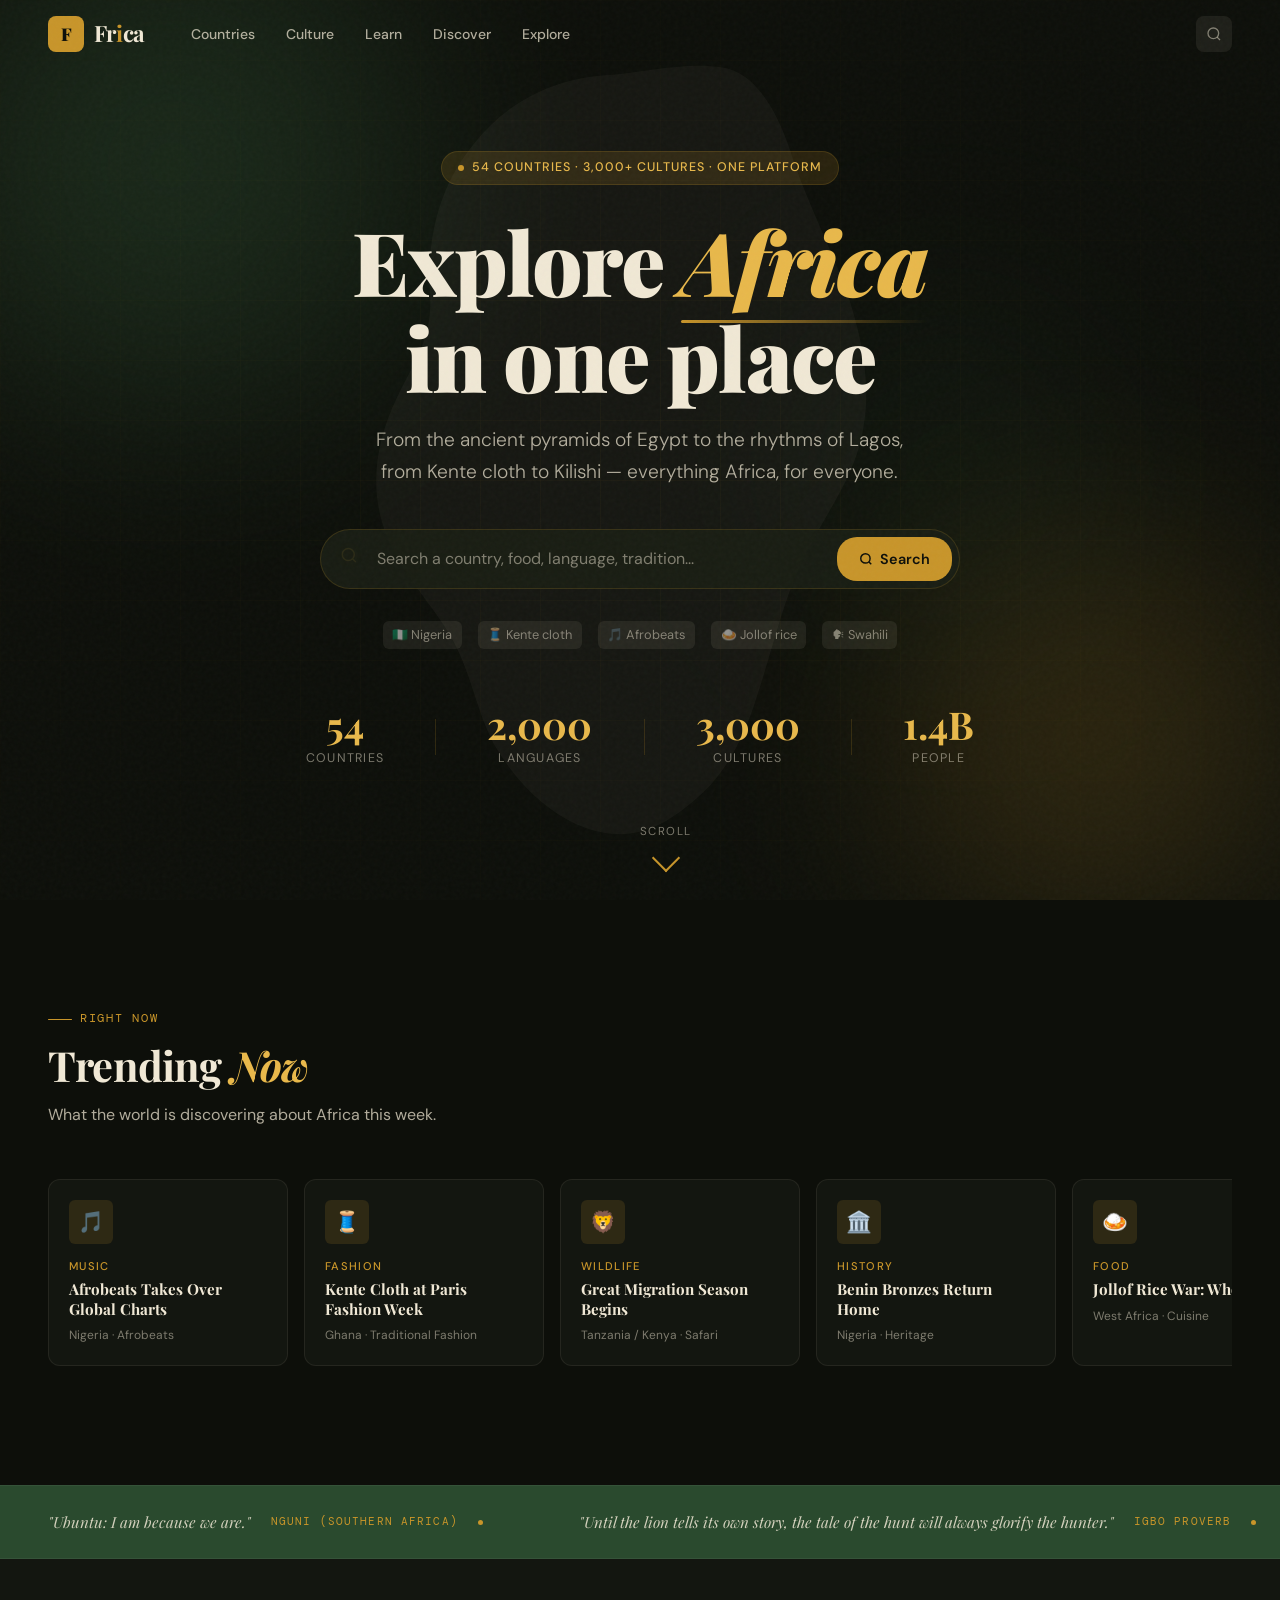
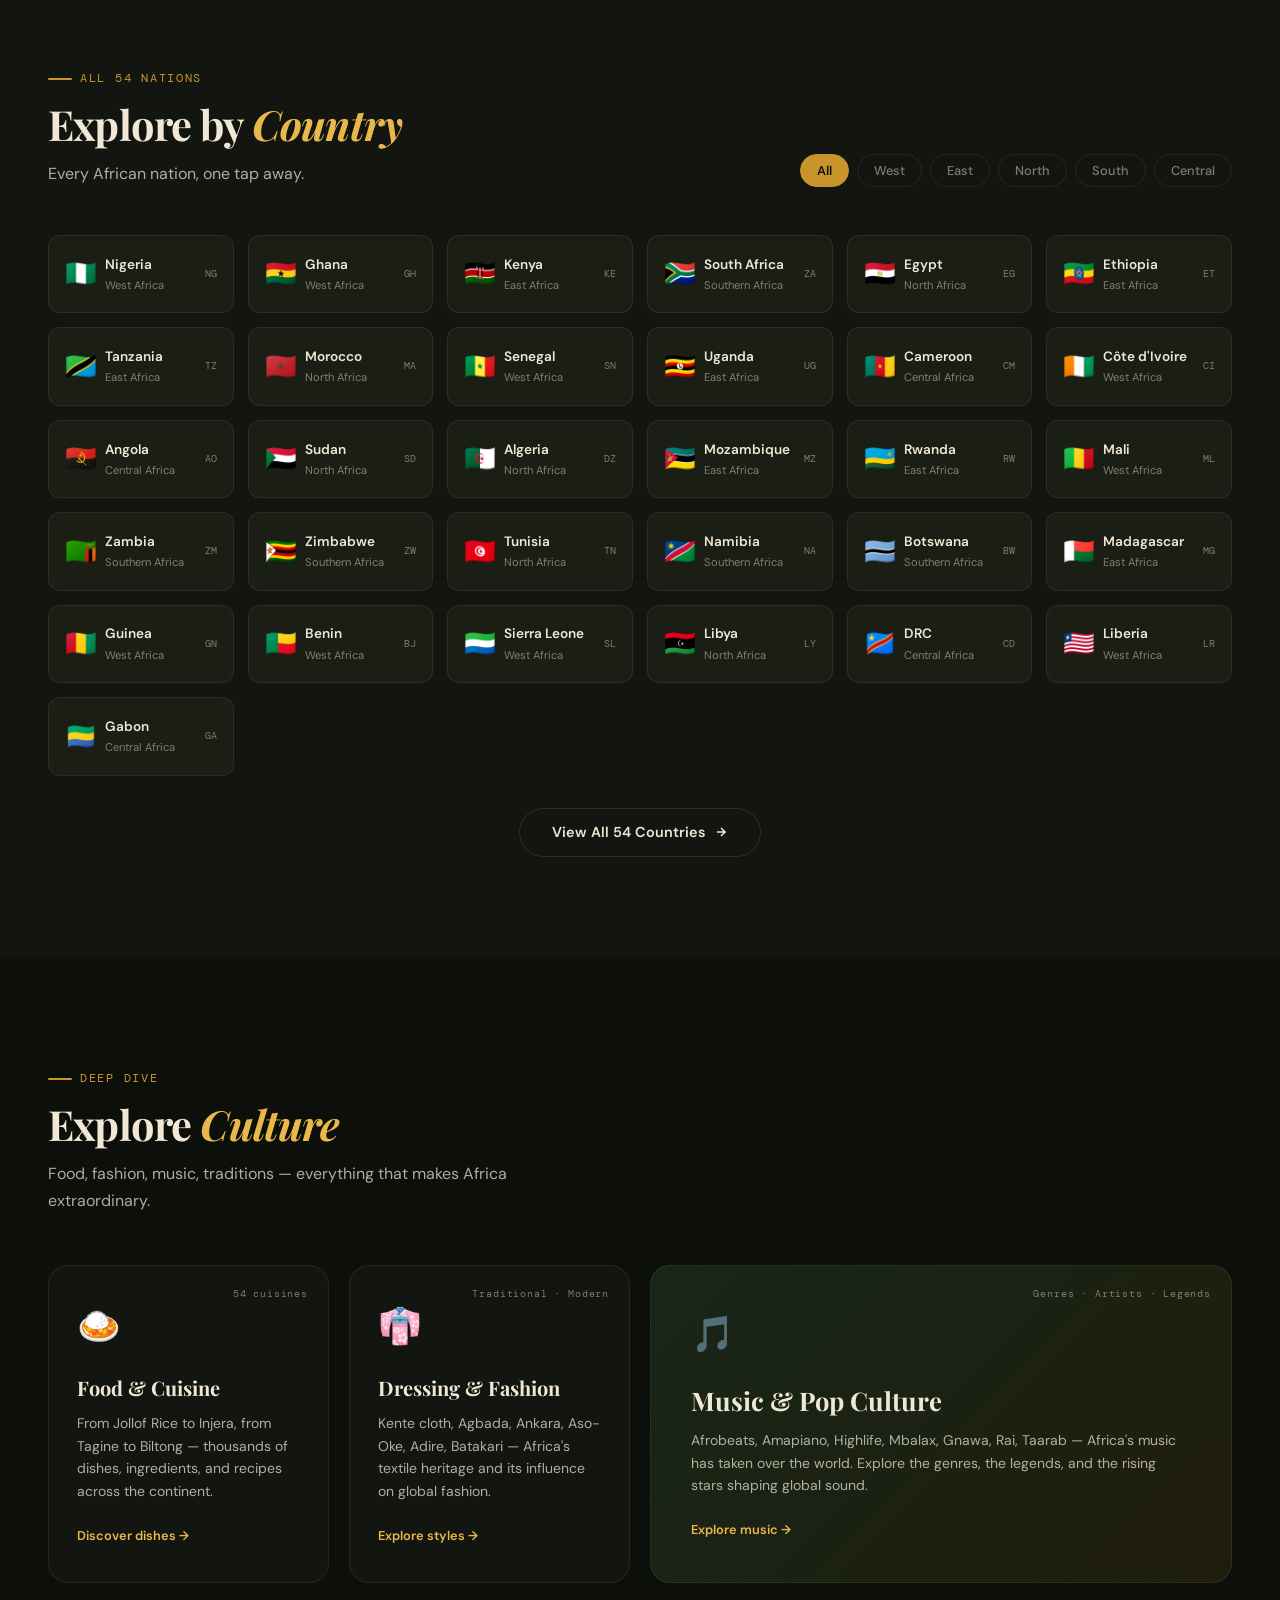
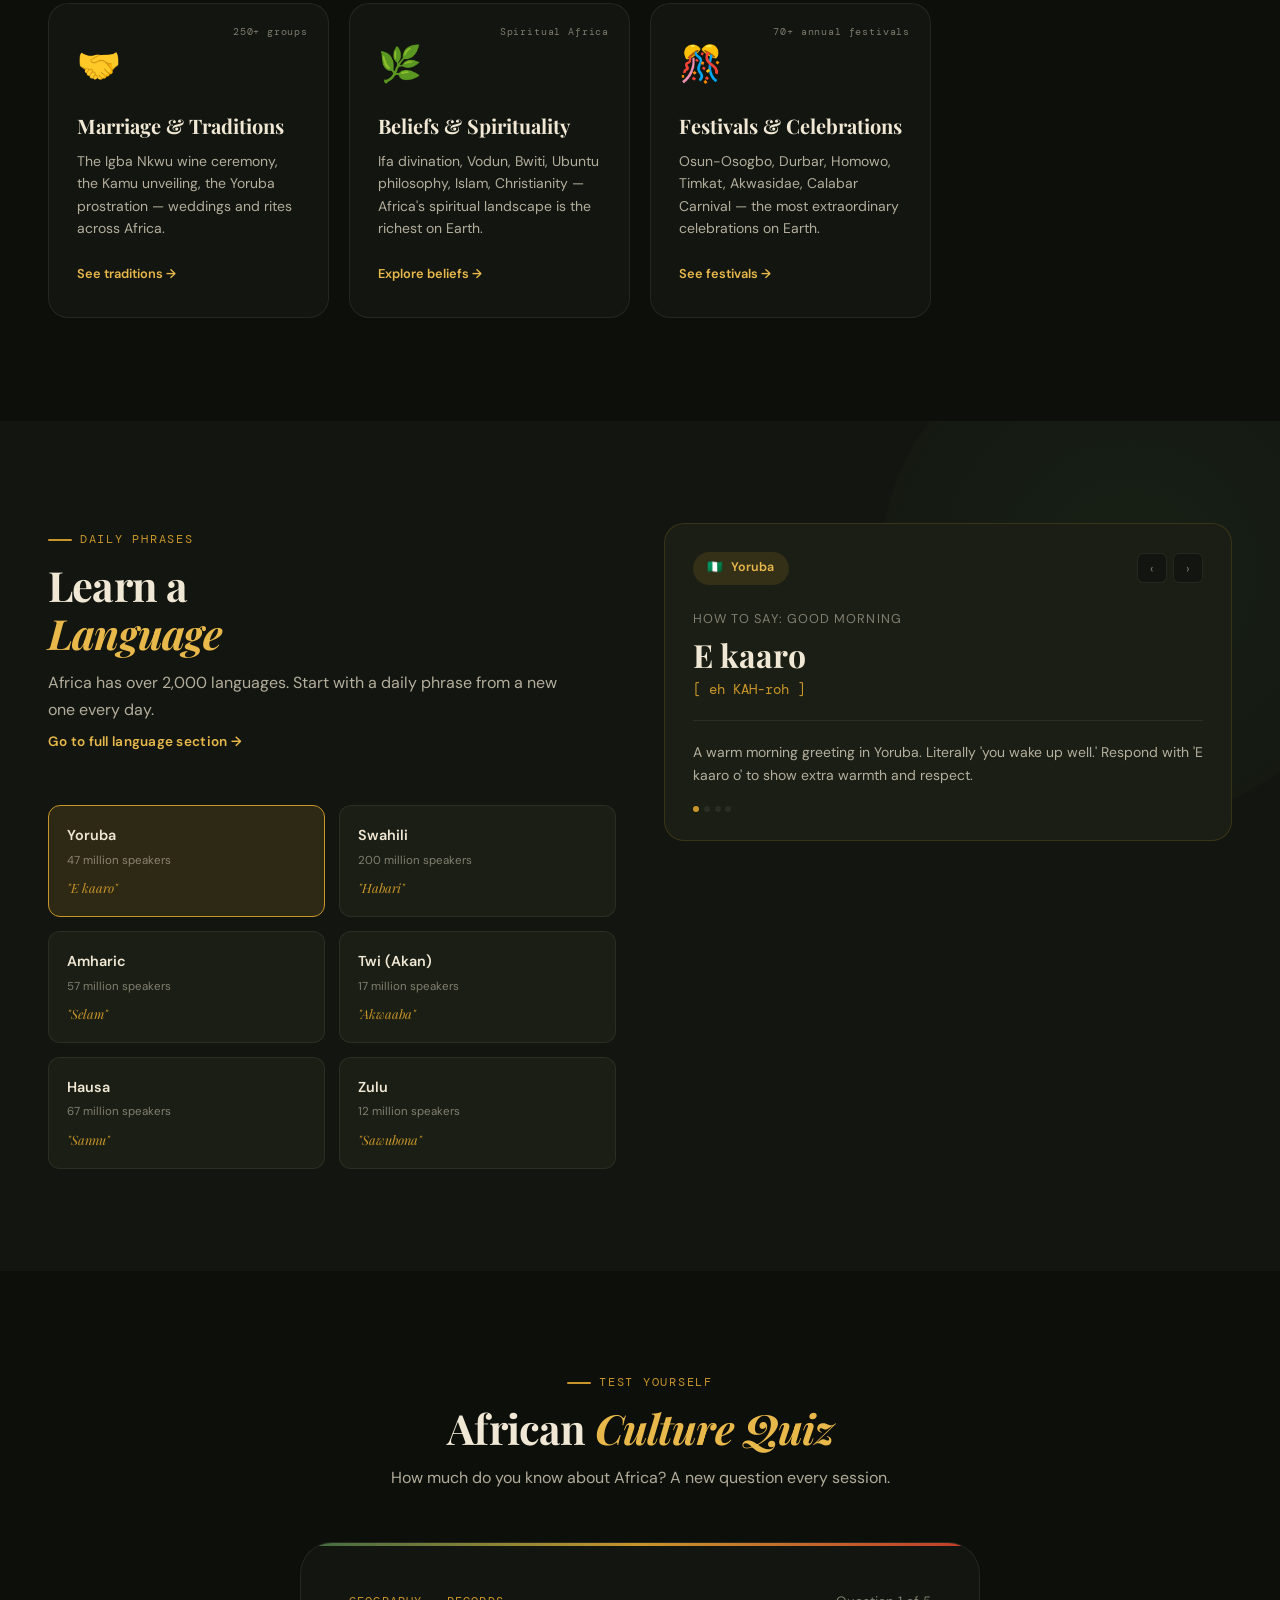
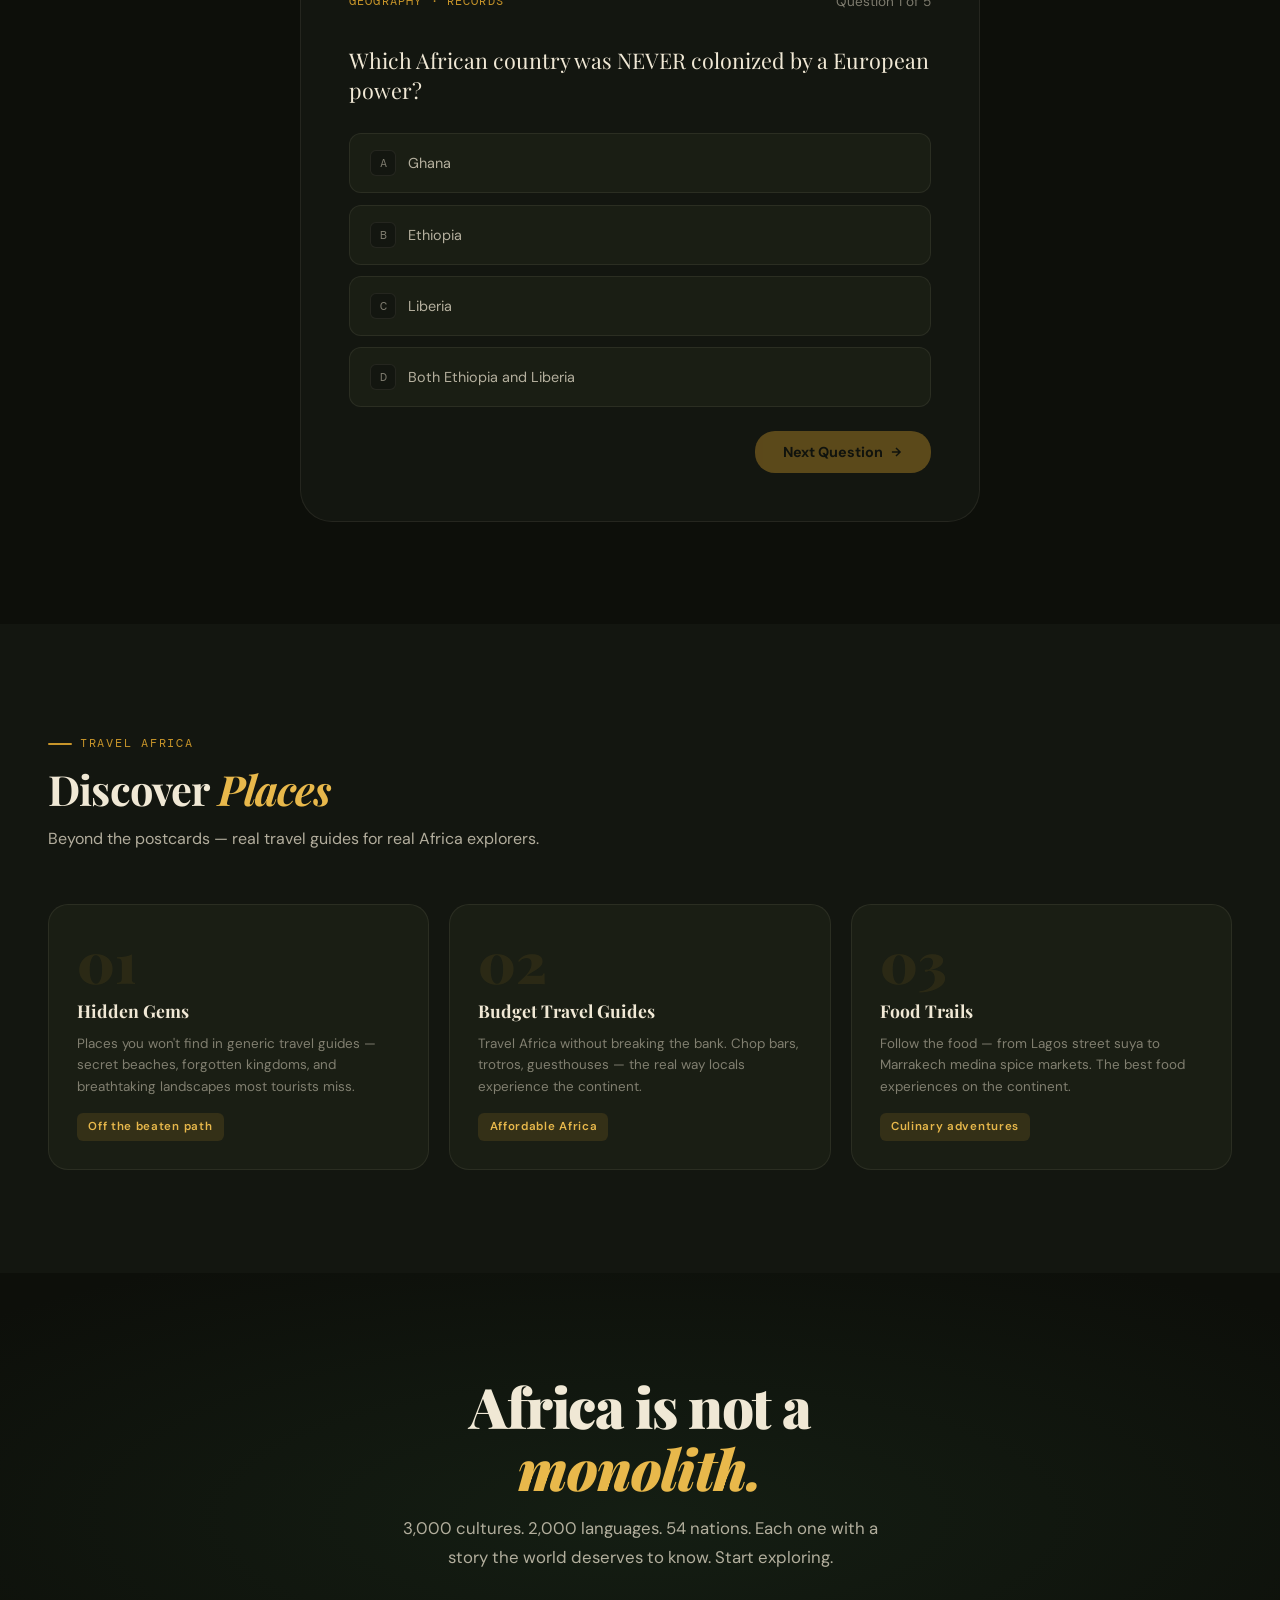
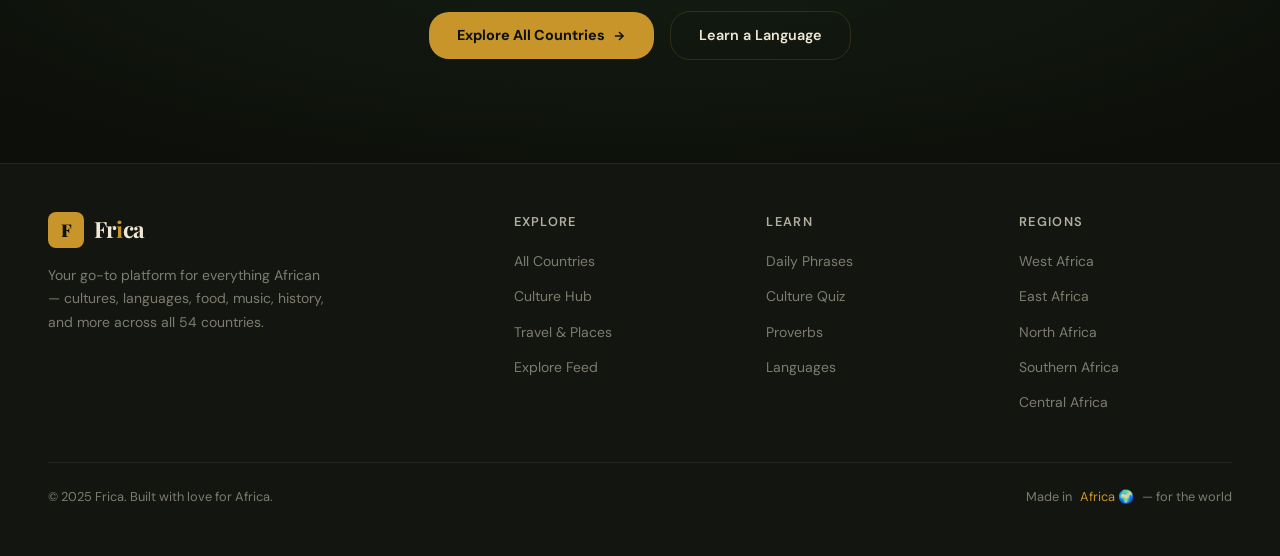
==== commit 08d85c5e: "Add files via upload" ====
--- a/index.html
+++ b/index.html
@@ -777,7 +777,8 @@
       cursor: pointer;
       display: flex;
       align-items: center;
-      gap: 0.8rem;
+      gap: 0.5rem;
+      overflow-x: auto;
       transition: border-color var(--transition), background var(--transition), transform var(--transition);
       text-decoration: none;
     }
